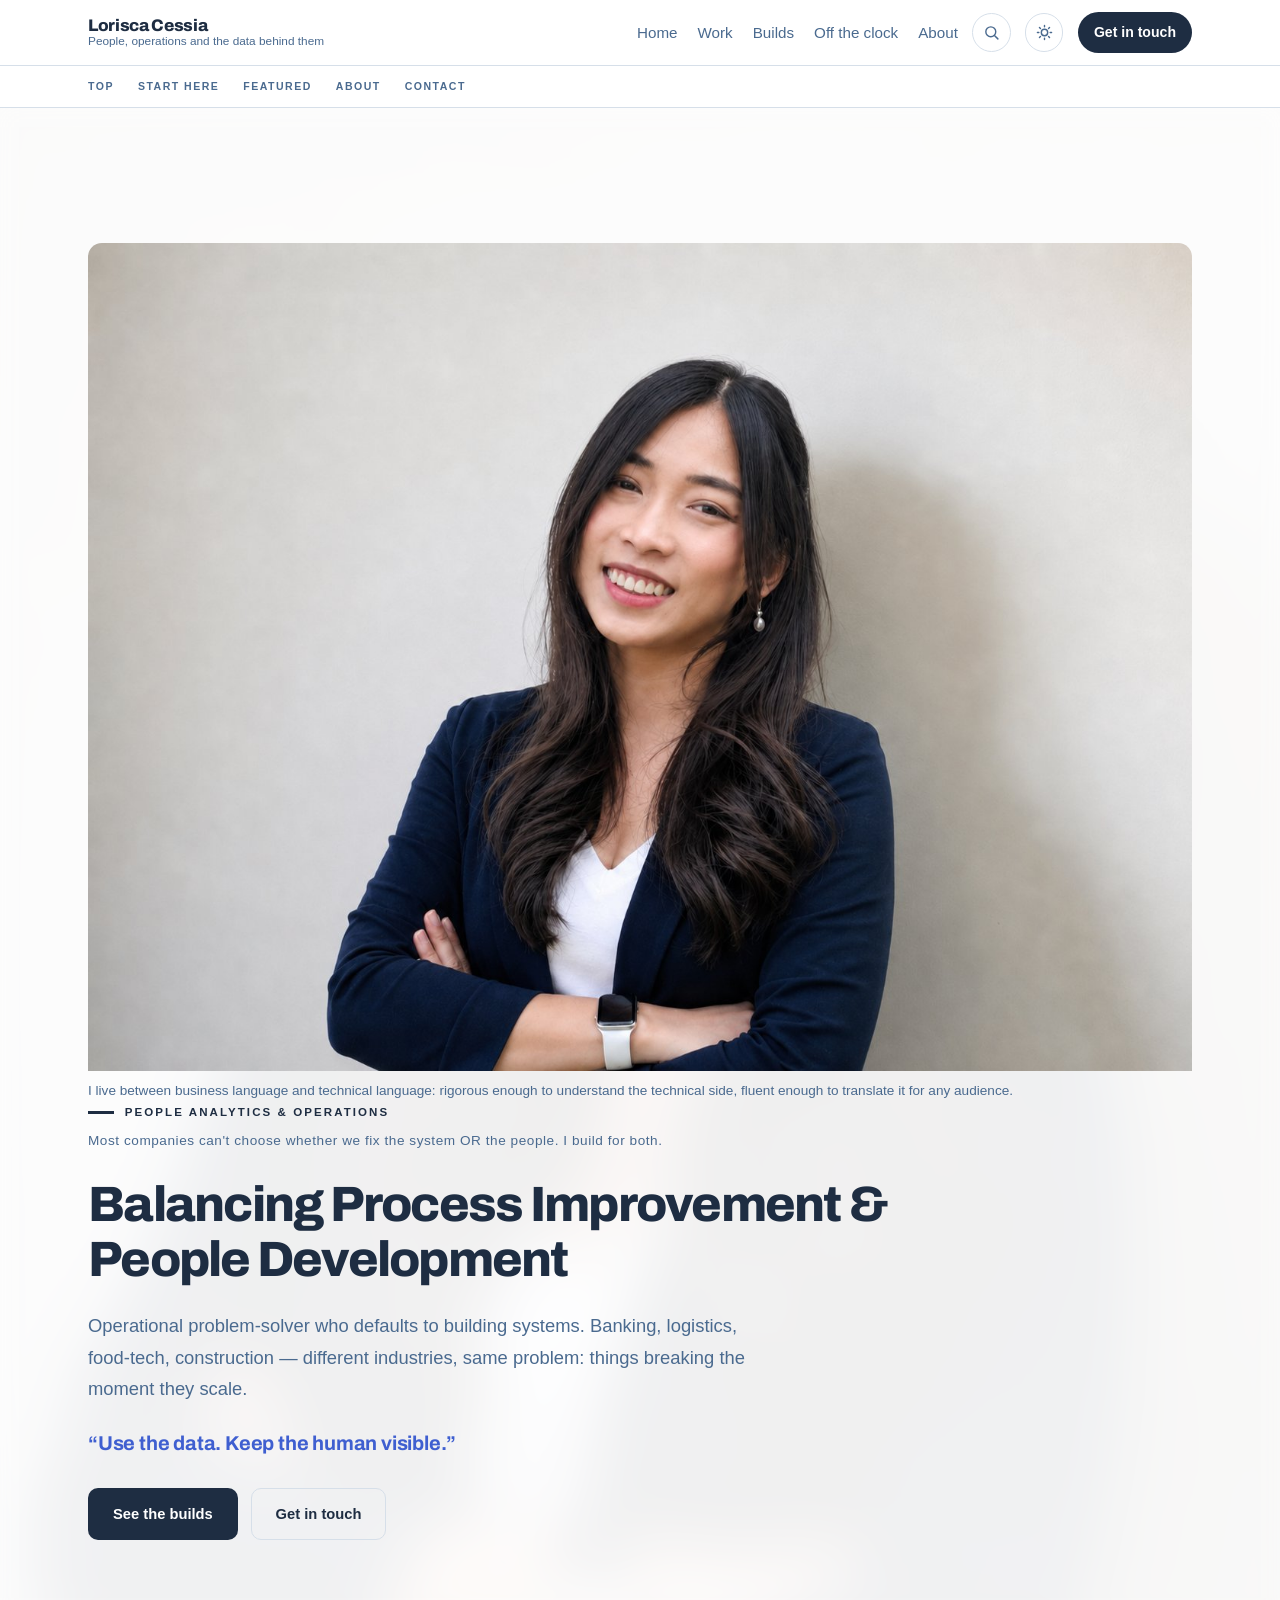
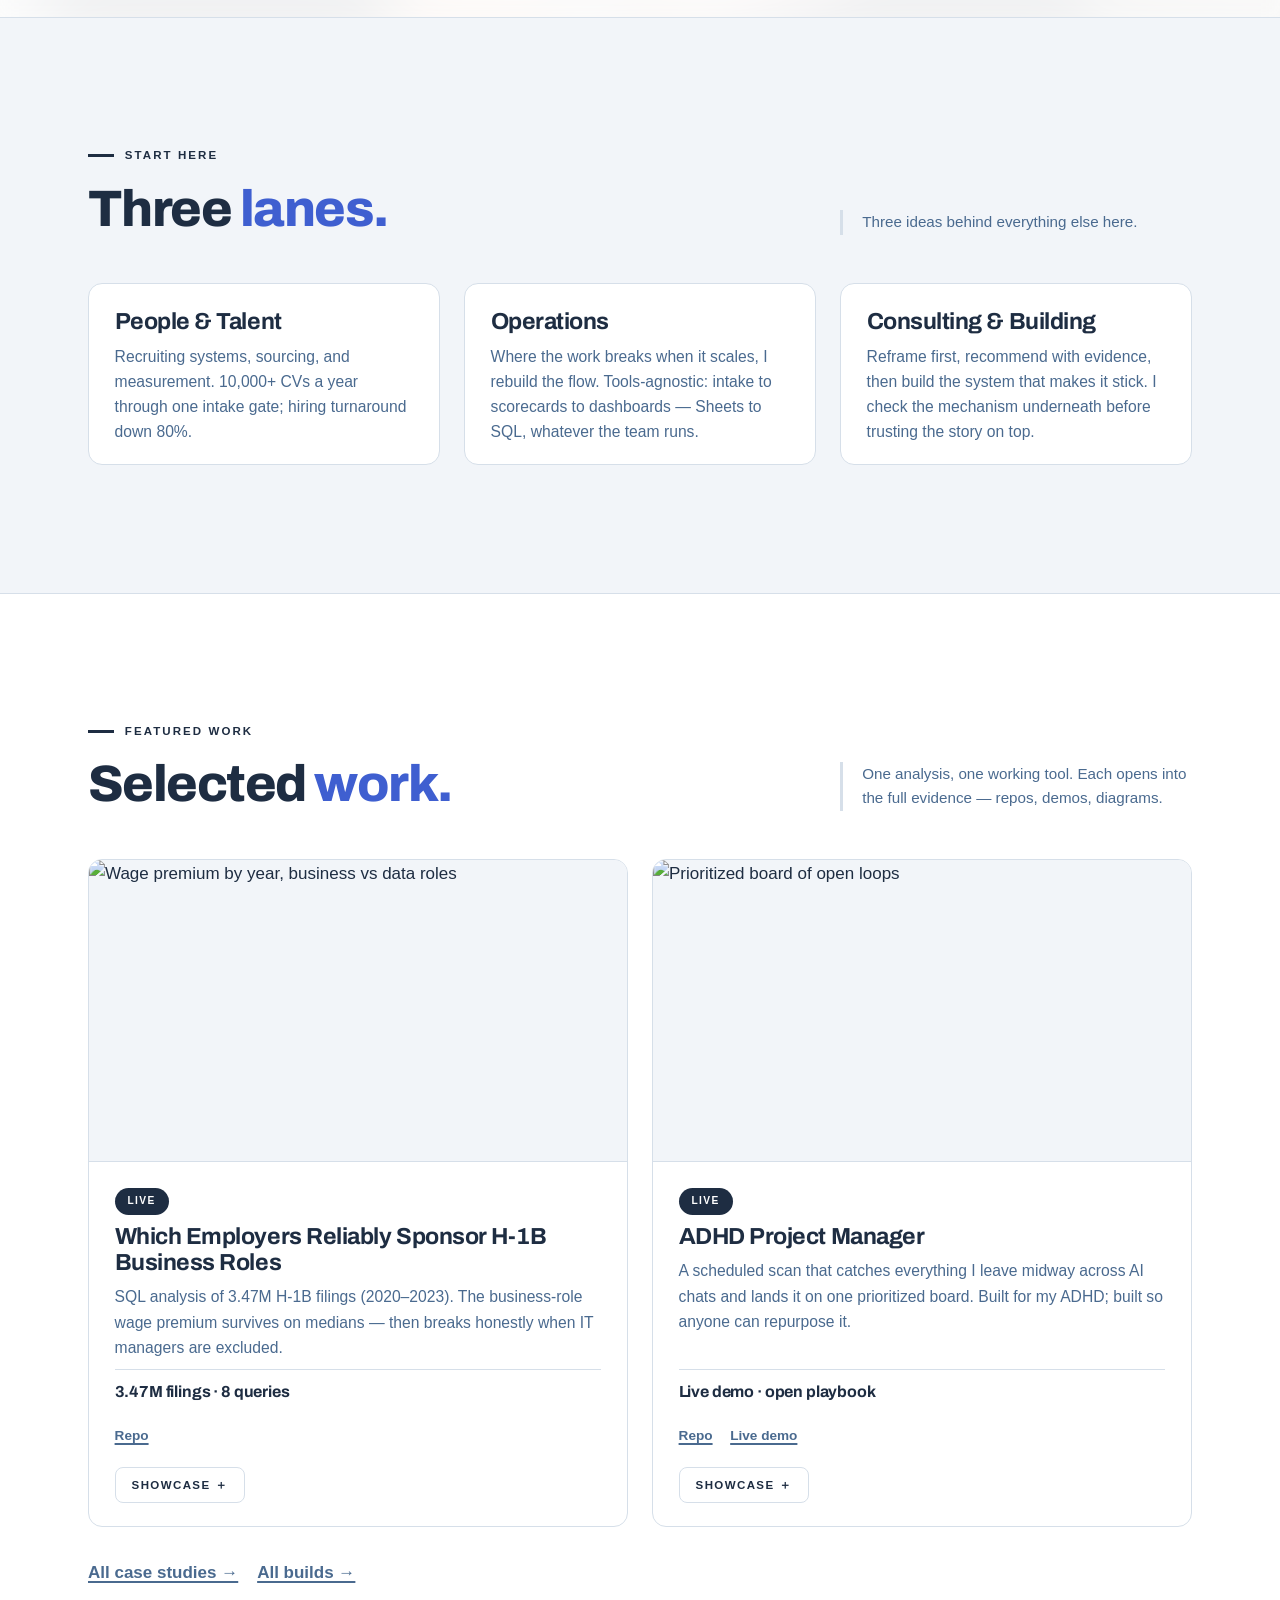
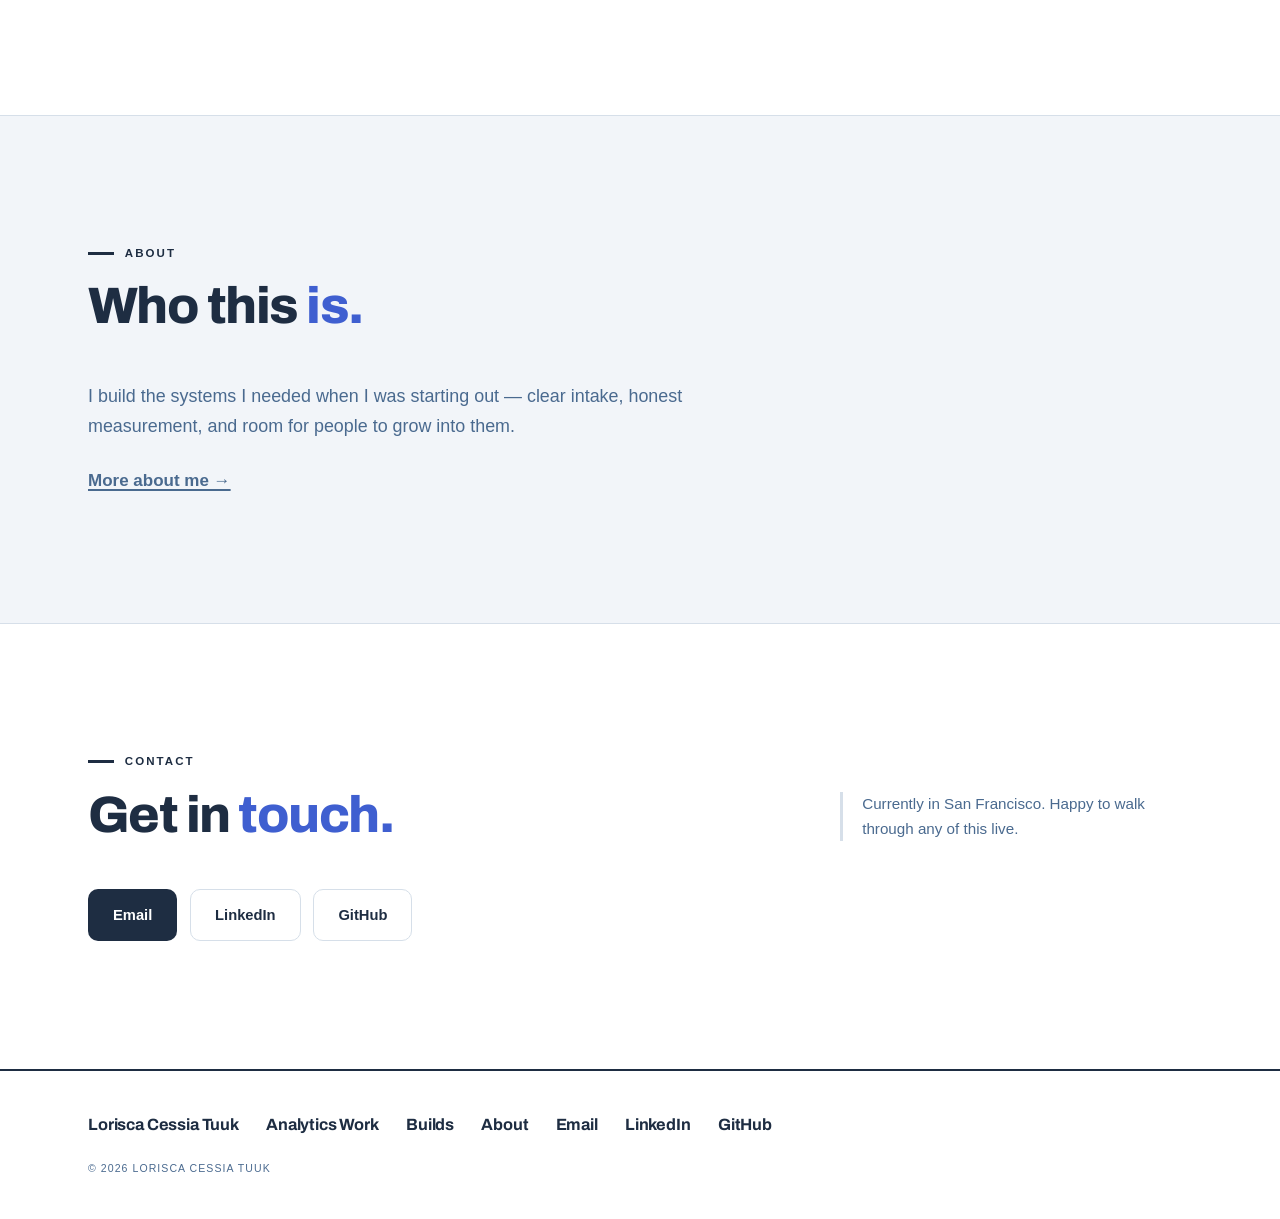
==== index.html @ 7d6c8e52 "Header: keep the links in the top bar whenever they fit The header now measures itself instead of sw" ====
<!DOCTYPE html>
<html lang="en">
<head>
<meta charset="UTF-8">
<meta name="viewport" content="width=device-width, initial-scale=1.0">
<script>/* theme before first paint: ?theme= from another of the three sites, else stored choice, else device */(function(){try{var d=document.documentElement,u=new URL(location.href),q=u.searchParams.get("theme");if(q==="dark"||q==="light"){localStorage.setItem("lori-theme",q);u.searchParams.delete("theme");history.replaceState(history.state,"",u.pathname+u.search+u.hash);}var s=localStorage.getItem("lori-theme");d.setAttribute("data-theme",s==="dark"||s==="light"?s:(window.matchMedia&&matchMedia("(prefers-color-scheme: dark)").matches?"dark":"light"));}catch(e){}})();</script>
<title>Lorisca Cessia — People Analytics & Operations</title>
<meta name="description" content="I build the hiring systems behind high-growth teams. People Analytics & Operations, MBA in Analytics.">
<link rel="preconnect" href="https://fonts.googleapis.com">
<link rel="preconnect" href="https://fonts.gstatic.com" crossorigin>
<link href="https://fonts.googleapis.com/css2?family=Archivo:wght@600;700;800&display=swap" rel="stylesheet">
<link rel="stylesheet" href="styles.css?v=2">
<link rel="stylesheet" href="theme.css">
<link rel="stylesheet" href="shared.css?v=2">
</head>
<body data-page="home">

<nav class="nav">
  <div class="nav-inner lh">
    <a class="lh-brand" href="https://lori-sca.github.io/"><b>Lorisca Cessia</b><span>People, operations and the data behind them</span></a>
    <div class="lh-links" id="lh-links"><a href="https://lori-sca.github.io/">Home</a><a href="https://lorisca-analytics.github.io/">Work</a><a href="https://lorisca-builds.github.io/">Builds</a><a href="https://lori-sca.github.io/off-the-clock.html">Off the clock</a><a href="https://lori-sca.github.io/about.html">About</a></div>
  </div>
<div class="subnav"><div class="subnav-inner"><a href="#top">Top</a><a href="#start">Start here</a><a href="#featured">Featured</a><a href="#about">About</a><a href="#contact">Contact</a></div></div>
</nav>

<main>
  <!-- HERO -->
  <section class="hero" id="top">
    <div class="hero-bg" id="hero-bg" aria-hidden="true"></div>
    <div class="wrap">
      <div class="hero-grid">
        <div class="hero-copy">
          <span class="eyebrow" id="hero-eyebrow"></span>
          <p class="hero-subtitle" id="hero-subtitle"></p>
          <h1 id="hero-headline"></h1>
          <p class="lede" id="hero-lede"></p>
          <p class="tagline" id="hero-tagline"></p>
          <div class="cta-row" id="hero-ctas"></div>
        </div>
      </div>
    </div>
  </section>

  <!-- START HERE -->
  <div class="band" id="start">
    <div class="wrap">
      <div class="section-head">
        <div class="sh-main">
          <span class="eyebrow" id="sec-start-eyebrow">Start here</span>
          <h2 id="sec-start-headline">The 30-second <em>version.</em></h2>
        </div>
        <p class="sh-side" id="sec-start-side">Three ideas behind everything else here.</p>
      </div>
      <div class="card-grid cols-3" id="starthere-grid"></div>
    </div>
  </div>

  <!-- FEATURED WORK -->
  <section class="section" id="featured">
    <div class="wrap">
      <div class="section-head">
        <div class="sh-main">
          <span class="eyebrow" id="sec-featured-eyebrow">Featured work</span>
          <h2 id="sec-featured-headline">Proof, <em>not promises.</em></h2>
        </div>
        <p class="sh-side" id="sec-featured-side">One analysis, one working tool. Each opens into the full evidence — repos, demos, diagrams.</p>
      </div>
      <div id="featured-grid"></div>
      <p style="margin-top:2rem;">
        <a class="text-link" href="https://lorisca-analytics.github.io">All case studies →</a>
        &nbsp;&nbsp;
        <a class="text-link" href="https://lorisca-builds.github.io">All builds →</a>
      </p>
    </div>
  </section>

  <!-- ABOUT TEASER -->
  <div class="band" id="about">
    <div class="wrap">
      <div class="section-head">
        <div class="sh-main">
          <span class="eyebrow" id="sec-about-eyebrow">About</span>
          <h2 id="sec-about-headline">Who this <em>is.</em></h2>
        </div>
      </div>
      <p class="lede" id="about-teaser"></p>
      <p style="margin-top:1.6rem;"><a class="text-link" href="about.html">More about me →</a></p>
    </div>
  </div>

  <!-- CONTACT -->
  <section class="section" id="contact">
    <div class="wrap">
      <div class="section-head">
        <div class="sh-main">
          <span class="eyebrow" id="sec-contact-eyebrow">Contact</span>
          <h2 id="sec-contact-headline">Get in <em>touch.</em></h2>
        </div>
        <p class="sh-side" id="sec-contact-side">Currently in San Francisco. Happy to walk through any of this live.</p>
      </div>
      <div class="cta-row" id="contact-row" style="margin-top:0;"></div>
    </div>
  </section>
</main>

<footer class="site-footer">
  <div class="wrap">
    <div class="foot-links">
      <a href="https://lori-sca.github.io">Lorisca Cessia</a>
      <a href="https://lorisca-analytics.github.io">Analytics Work</a>
      <a href="https://lorisca-builds.github.io">Builds</a>
      <a href="https://lori-sca.github.io/about.html">About</a>
      <a href="mailto:loriscatuuk@gmail.com">Email</a>
      <a href="https://www.linkedin.com/in/lorisca" target="_blank" rel="noopener">LinkedIn</a>
      <a href="https://github.com/lori-sca" target="_blank" rel="noopener">GitHub</a>
    </div>
    <p class="fine">&copy; <span id="year"></span> Lorisca Cessia</p>
  </div>
</footer>

<script src="content.js"></script>
<script src="site.js"></script>
<script src="https://lori-sca.github.io/header.js?v=2"></script>
<script src="skeleton.js"></script>
<script src="theme.js"></script>
<script src="motion.js?v=2"></script>
<script>
  Promise.all([loadJSON("data/site.json"), loadJSON("data/home.json")])
    .then(([site, home]) => {
      applySiteChrome(site);
      // hero
      document.getElementById("hero-eyebrow").textContent = home.hero.eyebrow;
      document.getElementById("hero-subtitle").textContent = home.hero.subtitle || "";
      document.getElementById("hero-headline").textContent = home.hero.headline;
      document.getElementById("hero-lede").textContent = home.hero.lede;
      document.getElementById("hero-tagline").textContent = home.hero.tagline ? "\u201c" + home.hero.tagline + "\u201d" : "";
      var hbg = document.getElementById("hero-bg");
      if (home.hero.background) hbg.style.backgroundImage = "url(" + home.hero.background + ")";
      else hbg.style.display = "none";
      const ctas = document.getElementById("hero-ctas");
      (home.hero.ctas || []).forEach((c, i) => {
        const a = document.createElement("a");
        a.className = "btn" + (i === 0 ? " primary" : " ghost");
        a.href = c.href;
        a.textContent = c.label;
        ctas.appendChild(a);
      });
      // section headings (editable in the admin)
      const S = home.sections || {};
      ["start", "featured", "about", "contact"].forEach((k) => {
        const s = S[k];
        if (!s) return;
        setText("sec-" + k + "-eyebrow", s.eyebrow);
        setHeadline(document.getElementById("sec-" + k + "-headline"), s.headline);
        setText("sec-" + k + "-side", s.side);
      });
      // editor-added picture + links per section
      mountSectionMedia("top", home.hero);
      ["start", "featured", "about", "contact"].forEach((k) => mountSectionMedia(k, S[k]));
      // start here
      const sh = document.getElementById("starthere-grid");
      (home.startHere || []).forEach((s) => {
        const card = document.createElement("div");
        card.className = "card";
        const body = document.createElement("div");
        body.className = "card-body";
        const h = document.createElement("h3");
        h.className = "card-h"; h.textContent = s.title;
        const p = document.createElement("p");
        p.className = "card-hook"; p.textContent = s.text;
        body.appendChild(h); body.appendChild(p);
        const emb = embedNode(s.embed);
        if (emb) body.appendChild(emb);
        card.appendChild(body);
        sh.appendChild(card);
      });
      // featured (ids chosen in the editor; bodies live in content.js)
      const byId = {};
      ["analytics", "builds"].forEach((cat) =>
        (PROJECTS[cat] || []).forEach((p) => { byId[p.id] = p; })
      );
      const feat = (home.featured || []).map((id) => byId[id]).filter(Boolean);
      const fg = document.getElementById("featured-grid");
      fg.className = "card-grid cols-" + Math.min(3, Math.max(2, feat.length));
      feat.slice(0, 3).forEach((p) => fg.appendChild(cardNode(p)));
      // about teaser
      document.getElementById("about-teaser").textContent = home.aboutTeaser;
      const te = embedNode(home.aboutTeaserEmbed);
      if (te) document.getElementById("about-teaser").after(te);
      // section order, hidden sections, looks and builder-added sections (admin page builder)
      if (window.Theme && Theme.applyLayout && home.layout) {
        Theme.applyLayout(document.querySelector("main"), home, { site: site });
        renderSubnav(Theme.menu(home));
      }
    })
    .catch(() => {
      document.getElementById("hero-headline").textContent = "Content couldn't load — try refreshing.";
    });
</script>
</body>
</html>
---- styles.css ----
/* ============ LORISCA CESSIA — v2 ============
   Bold grotesque display · 12-col grid · hard section bands
   Palette: white / mist / deep slate / steel / slate blue
   Type: Archivo (display) · Plus Jakarta Sans (body) · Martian Mono (micro-labels only)
   ============================================================ */

/* colors, fonts and spacing live in shared.css (loaded last on every page) */

* { box-sizing: border-box; margin: 0; padding: 0; }
html { scroll-behavior: smooth; }
body {
  font-family: var(--body);
  font-size: 17px;
  line-height: 1.65;
  color: var(--ink);
  background: var(--white);
  -webkit-font-smoothing: antialiased;
}
img { max-width: 100%; display: block; }
a { color: var(--steel); }
::selection { background: var(--ink); color: var(--white); }
h1 em, h2 em { font-style: normal; color: var(--accent); }

/* ---------- 12-col page grid ---------- */
.wrap { max-width: 1200px; margin: 0 auto; padding-left: var(--gutter); padding-right: var(--gutter); }

/* ---------- Nav ---------- */
.nav {
  position: sticky; top: 0; z-index: 50;
  background: rgba(255,255,255,.94);
  backdrop-filter: blur(8px);
  border-bottom: 1px solid var(--hairline);
}
.nav-inner {
  max-width: 1200px; margin: 0 auto;
  padding: .9rem var(--gutter);
  display: flex; align-items: center; justify-content: space-between; gap: 1rem;
}
.wordmark {
  font-family: var(--display); font-weight: 800; font-size: 1.05rem;
  letter-spacing: -0.02em; color: var(--ink); text-decoration: none;
  display: flex; align-items: baseline; gap: .7rem;
}
.wm-name { white-space: nowrap; }
.wm-role {
  font-family: var(--mono); font-size: .6rem; font-weight: 600;
  letter-spacing: .14em; text-transform: uppercase; color: var(--steel);
  border-left: 2px solid var(--hairline); padding-left: .7rem;
}
.nav-links { display: flex; gap: 1.6rem; }
.nav-links a { font-size: .86rem; font-weight: 600; color: var(--steel); text-decoration: none; }
.nav-links a:hover { color: var(--ink); }
.nav-links a.active { color: var(--ink); box-shadow: inset 0 -2px 0 var(--ink); }

/* ---------- Type utilities ---------- */
.eyebrow {
  font-family: var(--mono); font-size: .72rem; font-weight: 600;
  letter-spacing: .18em; text-transform: uppercase; color: var(--ink);
  display: flex; align-items: center; gap: .7rem;
  margin-bottom: 1.1rem;
}
.eyebrow::before { content: ""; width: 1.6rem; height: 3px; background: var(--ink); flex: none; }
.lede { font-size: 1.12rem; line-height: 1.7; color: var(--steel); max-width: var(--measure); }
.mono { font-family: var(--mono); }

/* ---------- Buttons ---------- */
.btn {
  display: inline-block; font-weight: 700; font-size: .92rem;
  padding: .8rem 1.5rem; border-radius: 10px; text-decoration: none;
  border: 1px solid transparent; cursor: pointer;
}
.btn.primary { background: var(--ink); color: var(--white); }
.btn.primary:hover { background: #2a3d58; }
.btn.ghost { border-color: var(--hairline); color: var(--ink); background: var(--white); }
.btn.ghost:hover { border-color: var(--ink); }
.cta-row { display: flex; gap: .8rem; flex-wrap: wrap; margin-top: 1.8rem; }
.text-link { font-weight: 700; color: var(--steel); text-decoration-thickness: 2px; text-underline-offset: 3px; }

/* ---------- Sections & bands ---------- */
.section { padding: var(--section-pad) 0; }
.band { background: var(--mist); border-top: 1px solid var(--hairline); border-bottom: 1px solid var(--hairline); }
.band > .wrap { padding-top: var(--section-pad); padding-bottom: var(--section-pad); }

.section-head {
  display: grid; grid-template-columns: repeat(12, 1fr); gap: 1.5rem;
  margin-bottom: 3rem; align-items: end;
}
.section-head .sh-main { grid-column: 1 / 9; }
.section-head .sh-side {
  grid-column: 9 / 13; color: var(--steel); font-size: .95rem; line-height: 1.6;
  border-left: 3px solid var(--hairline); padding-left: 1.2rem;
}
.section-head h2 {
  font-family: var(--display); font-weight: 800; letter-spacing: -0.03em;
  font-size: clamp(2.1rem, 4.5vw, 3.2rem); line-height: 1.02;
}

/* ---------- Hero (7/5 split) ---------- */
.hero { padding: clamp(3.5rem, 8vw, 6.5rem) 0 clamp(3rem, 6vw, 5rem); }
.hero-grid { display: grid; grid-template-columns: repeat(12, 1fr); gap: 1.5rem; align-items: start; }
.hero-copy { grid-column: 1 / 8; }
.hero-side { grid-column: 8 / 13; }
/* Home hero runs full measure: the right-now card is gone */
body[data-page="home"] .hero-copy { grid-column: 1 / 10; }
.hero h1 {
  font-family: var(--display); font-weight: 800;
  font-size: clamp(2.9rem, 7vw, 5.4rem);
  letter-spacing: -0.035em; line-height: 0.98;
  margin: 0 0 1.4rem;
}
body[data-page="home"] .hero h1 {
  font-size: clamp(1.9rem, 4.2vw, 3.1rem);
  line-height: 1.12;
}
.hero-subtitle {
  font-family: var(--mono); font-size: .85rem; font-weight: 500;
  letter-spacing: .04em; color: var(--steel);
  margin: -0.55rem 0 1.5rem;
}
.hero .lede { font-size: 1.15rem; }
.metric-line {
  margin-top: 1.6rem; padding-top: 1.4rem; border-top: 1px solid var(--hairline);
  font-family: var(--display); font-weight: 700; font-size: 1.05rem; letter-spacing: -0.01em;
}
.metric-line span { color: var(--steel); font-family: var(--body); font-weight: 500; font-size: .95rem; }

/* Now-card: the hero's 5-col side */
.now-card {
  border: 1px solid var(--hairline); border-radius: 14px; background: var(--white);
  padding: 1.6rem; position: sticky; top: 5.5rem;
}
.now-card .nc-title {
  font-family: var(--display); font-weight: 800; font-size: 1.1rem;
  letter-spacing: -0.02em; margin-bottom: 1.1rem;
}
.nc-row {
  display: grid; grid-template-columns: 6.5rem 1fr; gap: .8rem;
  padding: .7rem 0; border-top: 1px solid var(--hairline); font-size: .92rem;
}
.nc-row .k { font-family: var(--mono); font-size: .64rem; font-weight: 600; letter-spacing: .12em; text-transform: uppercase; color: var(--steel); padding-top: .2rem; }
.nc-row .v { line-height: 1.55; }
.nc-row .v a { color: var(--steel); font-weight: 600; }

/* ---------- Cards ---------- */
.card-grid { display: grid; gap: 1.5rem; }
.cols-2 { grid-template-columns: repeat(2, minmax(0, 1fr)); }
.cols-3 { grid-template-columns: repeat(3, minmax(0, 1fr)); }
.card {
  border: 1px solid var(--hairline); border-radius: 14px; overflow: hidden;
  background: var(--white); display: flex; flex-direction: column;
  transition: border-color .18s ease, transform .18s ease;
}
.card:hover { border-color: var(--ink); transform: translateY(-3px); }
.card-visual { aspect-ratio: 16 / 9; overflow: hidden; background: var(--mist); border-bottom: 1px solid var(--hairline); }
.card-visual img { width: 100%; height: 100%; object-fit: cover; }
.card-body { padding: 1.6rem 1.6rem 1.2rem; display: flex; flex-direction: column; gap: .55rem; flex: 1; }
.badge {
  align-self: flex-start; font-family: var(--mono); font-size: .64rem; font-weight: 600;
  letter-spacing: .14em; text-transform: uppercase;
  background: var(--ink); color: var(--white); border-radius: 999px; padding: .32rem .8rem;
}
.card-h { font-family: var(--display); font-weight: 700; font-size: 1.45rem; letter-spacing: -0.02em; line-height: 1.12; }
.card-hook { color: var(--steel); font-size: .98rem; line-height: 1.6; }
.card-metric {
  font-family: var(--display); font-weight: 700; font-size: 1rem; letter-spacing: -0.01em;
  padding-top: .6rem; border-top: 1px solid var(--hairline); margin-top: auto;
}
.card-links { display: flex; gap: 1.1rem; flex-wrap: wrap; margin-top: .7rem; }
.card-links a { font-size: .85rem; font-weight: 700; color: var(--steel); text-decoration-thickness: 2px; text-underline-offset: 3px; }
.card-toggle {
  margin: 0 1.6rem 1.4rem; align-self: flex-start;
  font-family: var(--mono); font-size: .72rem; font-weight: 600; letter-spacing: .12em; text-transform: uppercase;
  background: none; border: 1px solid var(--hairline); border-radius: 8px;
  padding: .6rem 1rem; color: var(--ink); cursor: pointer;
}
.card-toggle:hover { border-color: var(--ink); }
.card-detail { display: none; padding: 0 1.6rem 1.6rem; }
.card.open .card-detail { display: block; }
.diagram { border: 1px solid var(--hairline); border-radius: 10px; background: var(--mist); margin-bottom: 1.2rem; }
.detail-row { display: grid; grid-template-columns: 7.5rem 1fr; gap: 1rem; padding: .7rem 0; border-top: 1px solid var(--hairline); }
.detail-row .k { font-family: var(--display); font-weight: 700; font-size: .92rem; }
.detail-row .v { color: var(--steel); font-size: .95rem; line-height: 1.6; }

/* ---------- Page hero ---------- */
.page-hero { padding: clamp(3rem, 7vw, 5.5rem) 0 0; }
.page-hero h1 {
  font-family: var(--display); font-weight: 800; letter-spacing: -0.035em;
  font-size: clamp(2.6rem, 6vw, 4.6rem); line-height: 0.98; margin-bottom: 1.2rem;
}
.lane-head { display: flex; align-items: center; justify-content: space-between; gap: 1rem; flex-wrap: wrap; margin-bottom: 1.1rem; }
.lane-head .eyebrow { margin-bottom: 0; }
.lane-org { font-family: var(--mono); font-size: .7rem; letter-spacing: .1em; text-transform: uppercase; color: var(--steel); }

/* ---------- Pipeline strip ---------- */
.pipeline {
  margin-top: 2.5rem; padding-top: 1.8rem; border-top: 1px solid var(--hairline);
  display: grid; grid-template-columns: 10rem 1fr; gap: 1.2rem; align-items: baseline;
}
.pipeline strong { font-family: var(--display); font-weight: 800; font-size: 1rem; letter-spacing: -0.01em; }
.pipeline span { color: var(--steel); font-size: .95rem; line-height: 1.6; }

/* ---------- About ---------- */
.about-grid { display: grid; grid-template-columns: repeat(12, 1fr); gap: 1.5rem; }
.about-main { grid-column: 1 / 8; }
.about-side { grid-column: 9 / 13; }
.portrait { aspect-ratio: 4 / 5; border-radius: 14px; overflow: hidden; background: var(--mist-deep); border: 1px solid var(--hairline); position: sticky; top: 5.5rem; }
.portrait img { width: 100%; height: 100%; object-fit: cover; }
.chapter { margin-bottom: 2.4rem; }
.chapter .k {
  display: block; font-family: var(--mono); font-size: .68rem; font-weight: 600;
  letter-spacing: .14em; text-transform: uppercase; color: var(--steel); margin-bottom: .5rem;
}
.chapter h3 { font-family: var(--display); font-weight: 800; font-size: 1.5rem; letter-spacing: -0.02em; margin-bottom: .7rem; }
.chapter p { color: var(--steel); line-height: 1.7; margin-bottom: 1rem; max-width: var(--measure); }
.chapter p strong { color: var(--ink); }

/* Route timeline */
.route { border-left: 3px solid var(--ink); margin: 1rem 0 0 .4rem; }
.stop { position: relative; padding: 0 0 2rem 1.8rem; }
.stop::before {
  content: ""; position: absolute; left: -8px; top: 6px;
  width: 13px; height: 13px; border-radius: 50%;
  background: var(--white); border: 3px solid var(--ink);
}
.stop.now::before { background: var(--ink); }
.stop > button { all: unset; cursor: pointer; display: block; width: 100%; }
.stop .when { font-family: var(--mono); font-size: .7rem; font-weight: 600; letter-spacing: .14em; text-transform: uppercase; color: var(--steel); }
.stop .where { font-family: var(--display); font-weight: 800; font-size: 1.25rem; letter-spacing: -0.02em; }
.stop .role { color: var(--steel); font-size: .95rem; margin-bottom: .4rem; }
.stop .detail { display: none; }
.stop.open .detail { display: block; }
.stop .detail ul { margin: .8rem 0 0 1.1rem; color: var(--steel); font-size: .95rem; line-height: 1.65; }
.stop .detail li { margin-bottom: .4rem; }

/* Method grid */
.method-grid { display: grid; grid-template-columns: repeat(2, minmax(0, 1fr)); gap: 1.5rem; }
.method { border: 1px solid var(--hairline); border-radius: 12px; padding: 1.8rem; background: var(--white); }
.method h3 { font-family: var(--display); font-weight: 800; font-size: 1.15rem; letter-spacing: -0.02em; margin-bottom: .5rem; }
.method p { color: var(--steel); font-size: .95rem; line-height: 1.65; }

/* ---------- Footer ---------- */
footer { border-top: 1px solid var(--hairline); background: var(--white); }
.foot-inner {
  max-width: 1200px; margin: 0 auto; padding: 2.5rem var(--gutter);
  display: flex; justify-content: space-between; align-items: center; gap: 1rem; flex-wrap: wrap;
}
.foot-inner .fine { font-family: var(--mono); font-size: .66rem; letter-spacing: .1em; text-transform: uppercase; color: var(--steel); }

/* ---------- Responsive ---------- */
@media (max-width: 900px) {
  .hero-copy, .hero-side { grid-column: 1 / 13; }
  body[data-page="home"] .hero-copy { grid-column: 1 / 13; }
  .now-card { position: static; }
  .section-head .sh-main, .section-head .sh-side { grid-column: 1 / 13; }
  .section-head .sh-side { border-left: none; border-top: 3px solid var(--hairline); padding: 1.2rem 0 0; }
  .cols-2, .cols-3, .method-grid { grid-template-columns: 1fr; }
  .about-main, .about-side { grid-column: 1 / 13; }
  .portrait { position: static; max-width: 420px; }
  .detail-row, .pipeline { grid-template-columns: 1fr; gap: .3rem; }
  .nav-links { gap: 1rem; }
  .nav-links a { font-size: .8rem; }
  .wm-role { display: none; }
}

/* ---------- Obvious footer ---------- */
.site-footer { border-top: 2px solid var(--ink); background: var(--white); }
.site-footer .wrap { padding-top: 2.6rem; padding-bottom: 2.6rem; }
.foot-links { display: flex; gap: 1.7rem; flex-wrap: wrap; margin-bottom: 1.3rem; }
.foot-links a {
  font-family: var(--display); font-weight: 700; font-size: 1.02rem;
  letter-spacing: -0.01em; color: var(--ink); text-decoration: none;
}
.foot-links a:hover { text-decoration: underline; text-underline-offset: 4px; text-decoration-thickness: 2px; }
.site-footer .fine {
  font-family: var(--mono); font-size: .66rem; letter-spacing: .1em;
  text-transform: uppercase; color: var(--steel);
}

/* ---------- Pipeline index (shared with org sites) ---------- */
.pipeline-index { margin-top: 2.8rem; border-top: 2px solid var(--ink); padding-top: 1.6rem; }
.pipe-head {
  font-family: var(--display); font-weight: 800; font-size: 1.1rem;
  letter-spacing: -0.02em; margin-bottom: .6rem;
}
.pipe-note { color: var(--steel); font-size: .92rem; margin-bottom: 1rem; max-width: var(--measure); }
.pipe-row {
  display: flex; justify-content: space-between; align-items: baseline; gap: 1rem;
  padding: .75rem 0; border-bottom: 1px solid var(--hairline);
}
.pipe-title { font-weight: 600; font-size: .98rem; }
.pipe-status {
  font-family: var(--mono); font-size: .62rem; font-weight: 600;
  letter-spacing: .12em; text-transform: uppercase; color: var(--steel); white-space: nowrap;
}

/* ---------- Docs-style sub-navigation ---------- */
.subnav { border-top: 1px solid var(--hairline); background: rgba(255,255,255,.94); }
.subnav-inner {
  max-width: 1200px; margin: 0 auto; padding: .55rem var(--gutter);
  display: flex; gap: 1.5rem; overflow-x: auto;
}
.subnav-inner a {
  font-family: var(--mono); font-size: .66rem; font-weight: 600;
  letter-spacing: .14em; text-transform: uppercase; color: var(--steel);
  text-decoration: none; white-space: nowrap; padding: .2rem 0;
}
.subnav-inner a:hover { color: var(--ink); }
section[id], div[id] { scroll-margin-top: 104px; }

/* ---------- Off-the-clock cards ---------- */
.fun-grid { display: grid; grid-template-columns: repeat(3, minmax(0,1fr)); gap: 1.5rem; }
.fun-card {
  border: 1px solid var(--hairline); border-radius: 14px;
  background: var(--white); padding: 2rem 1.6rem;
}
.fun-emoji { font-size: 2.6rem; margin-bottom: 1rem; line-height: 1; }
.fun-card h3 {
  font-family: var(--display); font-weight: 800; font-size: 1.3rem;
  letter-spacing: -0.02em; margin-bottom: .4rem;
}
.fun-card p { color: var(--steel); font-size: .95rem; line-height: 1.6; }
@media (max-width: 900px) { .fun-grid { grid-template-columns: 1fr; } }

/* ---------- Fun cards: photo + story ---------- */
.fun-card { overflow: hidden; }
.fun-photo { margin: -2rem -1.6rem 1.4rem; aspect-ratio: 16/10; overflow: hidden; background: var(--mist); }
.fun-photo img { width: 100%; height: 100%; object-fit: cover; }
.fun-story { margin-top: .8rem; color: var(--steel); font-size: .95rem; line-height: 1.65; }

/* ---------- Blog posts (off the clock) ---------- */
.post-list { display: grid; grid-template-columns: 1fr 1fr; gap: 1.5rem; align-items: start; }
@media (max-width: 640px) { .post-list { grid-template-columns: 1fr; } }
.post-card { border: 1px solid var(--hairline); border-radius: 16px; overflow: hidden; background: var(--white); }
.post-photo { overflow: hidden; background: var(--mist); }
.post-photo img { width: 100%; height: auto; display: block; cursor: zoom-in; }
/* lightbox */
.lightbox { position: fixed; inset: 0; z-index: 200; background: rgba(15, 23, 34, .92); display: flex; align-items: center; justify-content: center; padding: 4vmin; cursor: zoom-out; }
.lightbox img { max-width: 100%; max-height: 100%; border-radius: 12px; object-fit: contain; }
.post-body { padding: 1.8rem; }
.post-meta { display: flex; gap: .8rem; align-items: center; margin-bottom: .7rem; }
.post-emoji { font-size: 1.6rem; line-height: 1; }
.post-date { font-family: var(--mono); font-size: .66rem; font-weight: 600; letter-spacing: .12em; text-transform: uppercase; color: var(--steel); }
.post-body h3 { font-family: var(--display); font-weight: 800; font-size: 1.6rem; letter-spacing: -0.02em; margin-bottom: .5rem; }
.post-body > p { color: var(--steel); line-height: 1.65; }
.post-story { margin-top: .9rem; }
.embed-video { margin-top: 1.2rem; aspect-ratio: 16/9; }
.embed-video iframe { width: 100%; height: 100%; border: 0; border-radius: 10px; }
.embed-card { display: flex; gap: .7rem; align-items: center; margin-top: 1.2rem; padding: 1rem 1.2rem; border: 1px solid var(--hairline); border-radius: 10px; text-decoration: none; font-weight: 600; color: var(--ink); }
.embed-card:hover { border-color: var(--ink); }

/* involvement tiles — "in the field" mosaic */
.tile-grid { display: grid; grid-template-columns: 1fr 1fr; gap: .7rem; }
@media (max-width: 640px) { .tile-grid { grid-template-columns: 1fr; } }
.tile { position: relative; border-radius: 14px; overflow: hidden; aspect-ratio: 4/3; background: var(--ink); }
.tile:has(img) { cursor: zoom-in; }
.tile img { width: 100%; height: 100%; object-fit: cover; display: block; transition: transform .6s cubic-bezier(.2,.7,.2,1); }
.tile:hover img { transform: scale(1.05); }
.tile-empty { position: absolute; inset: 0; display: flex; align-items: center; justify-content: center; color: rgba(255,255,255,.8); font-family: var(--display); font-weight: 800; font-size: 4rem; }
.tile-cap { position: absolute; left: 0; right: 0; bottom: 0; padding: 2.6rem 1rem .9rem; background: linear-gradient(to top, rgba(12,19,31,.85), transparent); color: #fff; font-family: var(--mono); font-size: .68rem; font-weight: 600; letter-spacing: .14em; text-transform: uppercase; }
/* lightbox figure + caption */
.lb-fig { margin: 0; max-width: min(92vw, 1100px); }
.lb-fig img { max-width: 100%; max-height: 80vh; border-radius: 12px; object-fit: contain; display: block; }
.lb-cap { margin-top: .8rem; color: #fff; font-family: var(--mono); font-size: .72rem; letter-spacing: .12em; text-transform: uppercase; text-align: center; }
.lb-cap a { color: #fff; text-decoration: underline; text-underline-offset: 3px; margin-left: .8rem; letter-spacing: .12em; }

/* ============================================================
   DYNAMIC LAYER — motion system, dark mode, playful bits
   ============================================================ */

/* ---------- dark mode ---------- */
/* light and dark color values live in shared.css */
.nav, .subnav { background: var(--nav-bg); }
.theme-toggle {
  background: none; border: 1px solid var(--hairline); border-radius: 999px;
  width: 2.4rem; height: 2.4rem; display: inline-flex; align-items: center; justify-content: center;
  color: var(--steel); cursor: pointer; flex: none;
  transition: color .2s ease, border-color .2s ease, transform .3s cubic-bezier(.34,1.56,.64,1);
}
.theme-toggle:hover { color: var(--ink); border-color: var(--ink); transform: rotate(24deg); }
[data-theme="dark"] .tile { background: var(--mist); }
[data-theme="dark"] .lightbox { background: rgba(10, 16, 26, .94); }

/* ---------- scroll reveals ---------- */
.reveal { opacity: 0; transform: translateY(28px); transition: opacity .7s ease, transform .7s cubic-bezier(.2,.7,.2,1); }
.reveal.in { opacity: 1; transform: none; }

/* ---------- cursor tilt ---------- */
.tilt { transition: transform .18s ease, border-color .18s ease, box-shadow .25s ease; will-change: transform; }
.tilt:hover { box-shadow: 0 18px 40px -16px rgba(30,45,66,.35); }

/* ---------- spring expands (replaces instant show/hide) ---------- */
.expandable { display: grid; grid-template-rows: 0fr; transition: grid-template-rows .55s cubic-bezier(.3,.8,.2,1); }
.expandable > .expand-inner { overflow: hidden; min-height: 0; }
.card.open .card-detail.expandable, .stop.open .detail.expandable { grid-template-rows: 1fr; }
/* retire the old instant toggles */
.card-detail:not(.expandable) { display: none; }
.card.open .card-detail:not(.expandable) { display: block; }
.stop .detail:not(.expandable) { display: none; }
.stop.open .detail:not(.expandable) { display: block; }

/* ---------- sparkles ---------- */
[data-sparkles] { position: relative; display: inline-block; }
.sparkle {
  position: absolute; color: var(--accent); pointer-events: none;
  animation: sparkle-pop 760ms cubic-bezier(.2,.7,.3,1) forwards;
}
@keyframes sparkle-pop {
  0% { opacity: 0; transform: scale(.2) rotate(0deg); }
  45% { opacity: 1; transform: scale(1) rotate(90deg); }
  100% { opacity: 0; transform: scale(.3) rotate(180deg); }
}

/* ---------- like heart ---------- */
.like-heart {
  position: relative; display: inline-flex; align-items: center; gap: .6rem;
  background: none; border: 1px solid var(--hairline); border-radius: 999px;
  padding: .7rem 1.2rem; color: var(--steel); cursor: pointer;
  font-family: var(--mono); font-size: .72rem; font-weight: 600; letter-spacing: .12em;
}
.like-heart svg path {
  fill: color-mix(in srgb, var(--accent) calc(var(--fill, 0) * 100%), transparent);
  stroke: var(--accent);
  transition: fill .3s ease;
}
.like-heart:hover { border-color: var(--accent); color: var(--ink); }
.like-particle {
  position: absolute; width: 6px; height: 6px; border-radius: 50%;
  background: var(--accent); pointer-events: none;
  animation: like-burst .65s ease-out forwards;
}
@keyframes like-burst {
  0% { opacity: 1; transform: translate(0,0) scale(1); }
  100% { opacity: 0; transform: translate(var(--dx), var(--dy)) scale(.2); }
}

/* ---------- journey map ---------- */
.journey-map { position: relative; border: 1px solid var(--hairline); border-radius: 14px; overflow: hidden; background: var(--mist); }
.journey-map .map-canvas { width: 100%; height: 420px; }
.journey-legend { display: flex; gap: 1.4rem; flex-wrap: wrap; padding: .9rem 1.2rem; border-top: 1px solid var(--hairline); background: var(--white); }
.journey-legend span, .journey-legend .journey-stop { font-family: var(--mono); font-size: .66rem; font-weight: 600; letter-spacing: .12em; text-transform: uppercase; color: var(--steel); display: flex; align-items: center; gap: .5rem; }
.journey-legend .journey-stop { background: none; border: none; padding: 0; cursor: pointer; text-align: left; }
.journey-legend .journey-stop:hover { color: var(--ink); text-decoration: underline; text-underline-offset: 3px; }
.journey-legend i { width: .7rem; height: .7rem; border-radius: 50%; background: var(--accent); display: inline-block; }
.map-pin { width: 18px; height: 18px; border-radius: 50%; background: var(--accent); border: 3px solid var(--white); box-shadow: 0 2px 8px rgba(30,45,66,.4); cursor: pointer; }
@media (max-width: 640px) { .journey-map .map-canvas { height: 300px; } }

/* ---------- hannibal easter egg ---------- */
.hannibal { position: relative; display: inline-block; border-bottom: 2px dotted var(--accent); }
.hannibal-line { cursor: pointer; }
.hannibal img {
  position: absolute; bottom: 130%; left: 50%; transform: translateX(-50%) scale(.6);
  width: 120px; border-radius: 10px; border: 1px solid var(--hairline);
  opacity: 0; pointer-events: none; transition: opacity .25s ease, transform .25s cubic-bezier(.34,1.56,.64,1);
  background: var(--white); padding: 6px;
}
.hannibal:hover img, .hannibal:focus img, .hannibal.show img { opacity: 1; transform: translateX(-50%) scale(1); }

/* ---------- reduced motion ---------- */
@media (prefers-reduced-motion: reduce) {
  .reveal { opacity: 1; transform: none; transition: none; }
  .expandable { transition: none; }
  .tilt { transition: none; }
  .sparkle, .like-particle { display: none; }
  html { scroll-behavior: auto; }
}

/* ---------- About v3 blocks ---------- */
.tagline {
  margin-top: 1.4rem; font-family: var(--display); font-weight: 700;
  font-size: 1.25rem; letter-spacing: -0.01em; color: var(--accent);
}
.aside-card {
  border: 1px solid var(--hairline); border-radius: 12px; background: var(--white);
  padding: 1.5rem; margin-bottom: 1.5rem; position: sticky; top: 5.5rem;
}
.aside-card + .aside-card { position: static; }
.aside-card .k {
  display: block; font-family: var(--mono); font-size: .68rem; font-weight: 600;
  letter-spacing: .14em; text-transform: uppercase; color: var(--steel); margin-bottom: .5rem;
}
.aside-card p { color: var(--steel); font-size: .95rem; line-height: 1.65; }
.aside-card p strong { color: var(--ink); }
.tool-list { list-style: none; margin: .4rem 0 0; padding: 0; }
.tool-list li {
  padding: .55rem 0; border-top: 1px solid var(--hairline);
  color: var(--steel); font-size: .95rem;
}
.tool-list li:first-child { border-top: none; }
.principle-block { text-align: center; max-width: 40rem; margin: 0 auto 3rem; }
.principle-latin {
  font-family: var(--display); font-weight: 800; letter-spacing: -0.02em;
  font-size: clamp(1.6rem, 3.5vw, 2.4rem); line-height: 1.15; margin-bottom: .8rem;
}
.principle-trans { color: var(--steel); font-size: 1.05rem; margin-bottom: .5rem; }
.principle-note { font-family: var(--mono); font-size: .7rem; letter-spacing: .1em; text-transform: uppercase; color: var(--steel); }
.fieldnotes {
  text-align: center; color: var(--steel); font-size: 1rem;
  max-width: var(--measure); margin: 0 auto 3rem;
}
.offclock-teaser {
  display: flex; align-items: center; justify-content: space-between; gap: 1.5rem; flex-wrap: wrap;
  border: 1px solid var(--hairline); border-radius: 14px; background: var(--white);
  padding: 1.8rem 2rem;
}
.offclock-teaser h3 { font-family: var(--display); font-weight: 800; font-size: 1.3rem; letter-spacing: -0.02em; margin-bottom: .3rem; }
.offclock-teaser p { color: var(--steel); font-size: .95rem; }
@media (max-width: 900px) { .aside-card { position: static; } }

/* ---------- Selected work cards ---------- */
.sel-card .k {
  display: block; font-family: var(--mono); font-size: .66rem; font-weight: 600;
  letter-spacing: .14em; text-transform: uppercase; color: var(--steel); margin-bottom: .8rem;
}
.sel-big {
  font-family: var(--display); font-weight: 800; letter-spacing: -0.03em;
  font-size: clamp(2.6rem, 4.5vw, 3.6rem); line-height: 1; color: var(--accent);
}
.sel-label {
  font-family: var(--mono); font-size: .68rem; font-weight: 600;
  letter-spacing: .12em; text-transform: uppercase; color: var(--steel);
  margin: .4rem 0 1rem;
}
.sel-card h3 { font-family: var(--display); font-weight: 800; font-size: 1.15rem; letter-spacing: -0.02em; margin-bottom: .5rem; }
.sel-card p { color: var(--steel); font-size: .95rem; line-height: 1.65; margin-bottom: 1rem; }

/* ---------- route stop toggle affordance ---------- */
.stop-toggle {
  display: inline-flex; align-items: center; gap: .5rem;
  margin-top: .7rem;
  font-family: var(--mono); font-size: .68rem; font-weight: 600;
  letter-spacing: .12em; text-transform: uppercase; color: var(--accent);
}
.stop-toggle .st-plus {
  display: inline-flex; align-items: center; justify-content: center;
  width: 1.4rem; height: 1.4rem; border-radius: 50%;
  border: 1.5px solid var(--accent); font-size: 1rem; line-height: 1;
  transition: transform .35s cubic-bezier(.34,1.56,.64,1), background .2s ease, color .2s ease;
}
.stop > button:hover .stop-toggle .st-plus { background: var(--accent); color: var(--white); }
.stop.open .stop-toggle .st-plus { transform: rotate(45deg); }

/* ---------- Search palette ---------- */
.nav-search {
  background: none; border: none; padding: 0; cursor: pointer;
  color: var(--steel); display: inline-flex; align-items: center;
}
.nav-search:hover { color: var(--ink); }
.search-pal { display: none; }
.search-pal.open { display: block; }
.sp-backdrop {
  position: fixed; inset: 0; background: rgba(30, 45, 66, .45);
  z-index: 200; backdrop-filter: blur(2px);
}
.sp-box {
  position: fixed; z-index: 201; top: 12vh; left: 50%; transform: translateX(-50%);
  width: min(560px, calc(100vw - 2.5rem));
  background: var(--white); border: 1px solid var(--hairline); border-radius: 14px;
  box-shadow: 0 24px 60px rgba(30, 45, 66, .25); overflow: hidden;
}
.sp-input {
  width: 100%; border: none; border-bottom: 1px solid var(--hairline);
  padding: 1.1rem 1.3rem; font-family: var(--body); font-size: 1.05rem; color: var(--ink);
  outline: none; background: var(--white);
}
.sp-results { max-height: 46vh; overflow-y: auto; }
.sp-hit {
  display: block; padding: .9rem 1.3rem; text-decoration: none;
  border-bottom: 1px solid var(--hairline);
}
.sp-hit:last-child { border-bottom: none; }
.sp-hit:hover { background: var(--mist); }
.sp-t { display: block; font-family: var(--display); font-weight: 700; font-size: .98rem; color: var(--ink); }
.sp-s { display: block; font-size: .85rem; color: var(--steel); margin-top: .2rem; line-height: 1.5; }
.sp-empty { padding: 1.2rem 1.3rem; color: var(--steel); font-size: .9rem; margin: 0; }
body.sp-lock { overflow: hidden; }

/* ---------- Hero blurred background ---------- */
.hero { position: relative; overflow: hidden; }
.hero-bg {
  position: absolute; inset: -48px;
  background-size: cover; background-position: center 30%;
  filter: blur(28px) saturate(1.15);
  opacity: .45; pointer-events: none;
}
.hero-bg::after {
  content: ""; position: absolute; inset: 0;
  background: linear-gradient(180deg, rgba(255,255,255,.82), rgba(255,255,255,.88));
}
[data-theme="dark"] .hero-bg { opacity: .35; }
[data-theme="dark"] .hero-bg::after {
  background: linear-gradient(180deg, rgba(30,45,66,.85), rgba(30,45,66,.9));
}
.hero .wrap { position: relative; z-index: 1; }

/* ---------- section media: editor-added picture + links (data-driven) ---------- */
.sec-media { margin: 2rem 0 0; border-radius: 14px; overflow: hidden; }
.sec-media img { width: 100%; display: block; }
.sec-media figcaption { font-size: .85rem; color: var(--steel); margin-top: .6rem; }
.sec-links { display: flex; flex-wrap: wrap; gap: .5rem 1.5rem; margin-top: 1.25rem; }

/* ============================================================
   OFF THE CLOCK — Claude design implementation (Oct 2026)
   Design: claude.ai/design "Off the Clock" — re-implemented in
   site code. All copy stays admin-editable via data/off-the-clock.json,
   fun/posts.json, fun/tiles.json, fun/layout.json.
   ============================================================ */

/* ---------- hero ---------- */
.oc-title {
  font-family: var(--display);
  font-weight: 800;
  font-size: clamp(3.2rem, 8.5vw, 6.5rem);
  letter-spacing: -0.03em;
  line-height: 1;
  margin: 0.8rem 0 1.4rem;
}
.oc-title em { font-style: normal; color: var(--accent); }
.oc-hero-row {
  display: flex; align-items: flex-end; justify-content: space-between;
  gap: 2rem; flex-wrap: wrap;
}
.oc-hero-row .lede { margin: 0; max-width: 46ch; color: var(--steel); }
.oc-clock {
  display: flex; align-items: center; gap: 0.8rem; flex: none;
  border: 1px solid var(--hairline); border-radius: 999px;
  padding: 0.55rem 1.2rem 0.55rem 0.7rem; background: var(--white);
}
.oc-clock[hidden] { display: none; }
.oc-clock-face { color: var(--ink); flex: none; }
.oc-clock-txt { display: flex; flex-direction: column; line-height: 1.35; }
.oc-clock-txt .k {
  font-family: var(--mono); font-size: 0.6rem; font-weight: 600;
  letter-spacing: 0.14em; text-transform: uppercase; color: var(--steel);
}
.oc-clock-txt strong { font-weight: 700; }

/* ---------- fun cards ---------- */
.fun-grid {
  display: grid; grid-template-columns: repeat(auto-fill, minmax(280px, 1fr));
  gap: 1.5rem; align-items: start;
}
.fun-card {
  background: var(--white); border: 1px solid var(--hairline);
  border-radius: 20px; padding: 1.4rem 1.4rem 1.2rem;
  box-shadow: 0 10px 30px rgba(20, 35, 55, 0.07);
}
.fun-card.tilt-0 { rotate: -1.1deg; }
.fun-card.tilt-1 { rotate: 0.9deg; }
.fun-card.tilt-2 { rotate: -0.7deg; }
@media (max-width: 640px) {
  .fun-card.tilt-0, .fun-card.tilt-1, .fun-card.tilt-2 { rotate: none; }
}
.fun-top .post-meta { margin-bottom: 0.5rem; }
.fun-top h3 {
  font-family: var(--display); font-weight: 800; font-size: 1.35rem;
  letter-spacing: -0.01em; margin-bottom: 0.35rem;
}
.fun-top > p { color: var(--steel); line-height: 1.6; font-size: 0.95rem; }
.fun-photo { margin-top: 1rem; border-radius: 14px; overflow: hidden; background: var(--mist); }
.fun-photo img { width: 100%; height: auto; display: block; cursor: zoom-in; }
.fun-story-btn {
  display: flex; align-items: center; gap: 0.5rem; margin-top: 1rem;
  background: none; border: none; cursor: pointer; padding: 0.2rem 0;
  font-family: var(--mono); font-size: 0.68rem; font-weight: 600;
  letter-spacing: 0.16em; text-transform: uppercase; color: var(--steel);
}
.fun-story-btn:hover { color: var(--ink); }
.fun-story-btn .plus {
  display: inline-flex; align-items: center; justify-content: center;
  width: 1.35rem; height: 1.35rem; border: 1px solid var(--hairline);
  border-radius: 50%; font-size: 0.9rem; line-height: 1;
}
.fun-story-panel { margin-top: 0.8rem; }
.fun-story-panel[hidden] { display: none; }
.fun-story-panel > p { color: var(--steel); line-height: 1.65; font-size: 0.95rem; }

/* ---------- involvement tiles (redesigned) ---------- */
.tile-grid {
  display: grid; grid-template-columns: repeat(auto-fill, minmax(280px, 1fr));
  gap: 0.9rem; align-items: start;
}
@media (max-width: 640px) {
  .tile-grid { grid-template-columns: repeat(auto-fill, minmax(150px, 1fr)); }
}
.tile {
  position: relative; border-radius: 16px; overflow: hidden;
  background: #1e2d42; aspect-ratio: auto;
}
.tile-media { position: relative; }
.tile > img, .tile-media > img {
  width: 100%; height: auto; display: block; cursor: zoom-in;
  transition: transform 0.6s cubic-bezier(0.2, 0.7, 0.2, 1);
}
.tile:hover .tile-media > img { transform: scale(1.04); }
.tile-empty {
  position: static; inset: auto; min-height: 230px;
  display: flex; align-items: center; justify-content: center;
  color: #fff; background: #1e2d42;
  font-family: var(--display); font-weight: 800; font-size: 4.5rem;
}
.tile-badge {
  position: absolute; top: 0.7rem; right: 0.7rem; z-index: 2;
  font-family: var(--mono); font-size: 0.6rem; font-weight: 600;
  letter-spacing: 0.14em; text-transform: uppercase;
  color: #fff; background: rgba(255, 255, 255, 0.16);
  border: 1px solid rgba(255, 255, 255, 0.35);
  padding: 0.3rem 0.65rem; border-radius: 999px;
}
.tile-cap {
  position: absolute; left: 0; right: 0; bottom: 0; z-index: 1;
  padding: 2.4rem 3.2rem 0.9rem 1rem; color: #fff;
  background: linear-gradient(to top, rgba(12, 19, 31, 0.88), transparent);
  pointer-events: none;
}
.tile-cap strong {
  display: block; font-family: var(--display);
  font-weight: 800; font-size: 1.05rem;
}
.tile-cap span {
  display: block; font-family: var(--mono); font-size: 0.62rem; font-weight: 600;
  letter-spacing: 0.14em; text-transform: uppercase; opacity: 0.85; margin-top: 0.25rem;
}
.tile-plus {
  position: absolute; right: 0.7rem; bottom: 0.7rem; z-index: 2;
  width: 2rem; height: 2rem; border-radius: 50%; cursor: pointer;
  border: 1px solid rgba(255, 255, 255, 0.5);
  background: rgba(255, 255, 255, 0.14); color: #fff; font-size: 1.1rem; line-height: 1;
}
.tile-plus:hover { background: rgba(255, 255, 255, 0.3); }
.tile-panel { background: #1e2d42; padding: 1rem 1.1rem 1.2rem; }
.tile-panel[hidden] { display: none; }
.tile-panel p { font-size: 0.9rem; line-height: 1.65; color: #c9d6e4; }
.tile-panel .text-link { color: #fff; margin-top: 0.6rem; display: inline-block; }

/* ---------- slim footer (off the clock) ---------- */
.oc-footer .fine { text-transform: uppercase; letter-spacing: 0.12em; font-size: 0.72rem; }

/* first contact button filled, per the Off the Clock design */
#contact-row .btn:first-child {
  background: var(--ink); color: var(--white); border-color: transparent;
}
#contact-row .btn:first-child:hover { background: #2a3d58; }

/* ---------- Off the clock: fidelity fixes (Oct 7) ---------- */
/* spring easing + tilt values taken from the Claude design */
:root { --spring: cubic-bezier(.34,1.56,.64,1); }

/* photos fully visible at natural ratio — neutralize older cropped rules */
.fun-photo { margin: 1rem 0 0; aspect-ratio: auto; border-radius: 14px; overflow: hidden; background: var(--mist); }
.fun-photo img { width: 100%; height: auto; max-height: none; object-fit: contain; display: block; cursor: zoom-in; }

/* jiggle: resting tilt, hover straightens + lifts + pops on the spring */
.fun-card { rotate: none; transform: rotate(-2.5deg); transition: transform 550ms var(--spring), box-shadow 300ms ease; }
.fun-card.tilt-0 { rotate: none; transform: rotate(-2.5deg); }
.fun-card.tilt-1 { rotate: none; transform: rotate(1.8deg); }
.fun-card.tilt-2 { rotate: none; transform: rotate(-1.2deg); }
.fun-card:hover { transform: rotate(0deg) translateY(-8px) scale(1.02); box-shadow: 0 26px 50px -22px rgba(30,45,66,.45); }
.fun-emoji { display: inline-block; transition: transform 550ms var(--spring); }
.fun-card:hover .fun-emoji { transform: translateY(-10px) rotate(-14deg) scale(1.15); }

/* tiles: same spring lift as the design */
.tile { transition: transform 500ms var(--spring), box-shadow 300ms ease; }
.tile:hover { transform: translateY(-4px) rotate(-0.6deg); box-shadow: 0 22px 44px -22px rgba(30,45,66,.5); }

@media (max-width: 640px) {
  .fun-card, .fun-card.tilt-0, .fun-card.tilt-1, .fun-card.tilt-2 { transform: none; }
}
@media (prefers-reduced-motion: reduce) {
  .fun-card, .fun-card:hover, .tile, .tile:hover { transform: none; transition: none; }
  .fun-card:hover .fun-emoji { transform: none; }
}

/* ---------- phones: let the top menu wrap instead of running off the screen ---------- */
@media (max-width: 640px) {
  .nav-inner { flex-wrap: wrap; row-gap: .55rem; }
  .wm-role { display: none; }
  .nav-links { flex-wrap: wrap; gap: .45rem 1rem; align-items: center; order: 2; width: 100%; }
  .nav-inner > .wordmark { flex: 1; }
  .nav-inner > .theme-toggle { order: 1; }
}

/* ---------- journey map v2 (journey.js) ---------- */
.journey-map .mapboxgl-canvas { outline: none; }
.journey-caption {
  margin: 0; padding: 1.4rem 1.4rem .4rem; text-align: center;
  font-size: 1.12rem; line-height: 1.6; color: var(--ink); background: var(--white);
  border-top: 1px solid var(--hairline);
}
.journey-caption + .journey-legend { border-top: none; justify-content: center; }
.journey-miles { font-family: var(--mono); font-weight: 600; font-style: italic; color: #e8435f; white-space: nowrap; }
[data-theme="dark"] .journey-miles { color: #ff6b84; }
.map-avatar { width: 64px; height: 80px; cursor: pointer; }
.map-avatar img { width: 100%; height: 100%; object-fit: contain; object-position: bottom; display: block;
  filter: drop-shadow(0 4px 6px rgba(0,0,0,.45)); }
.map-visitor { width: 26px; height: 34px; }
.map-visitor::before { content: ""; position: absolute; left: 1px; top: 0; width: 24px; height: 24px;
  background: #8a929c; border-radius: 50% 50% 50% 0; transform: rotate(-45deg); box-shadow: 0 2px 6px rgba(0,0,0,.4); }
.map-visitor::after { content: ""; position: absolute; left: 8px; top: 7px; width: 10px; height: 10px; border-radius: 50%; background: #fff; }
.map-avatar.pop-in > img { animation: map-pop .5s cubic-bezier(.34,1.56,.64,1); transform-origin: 50% 100%; }
.map-pin.pop-in { animation: map-fade .4s ease-out; }
@keyframes map-pop { from { opacity: 0; transform: scale(.3); } to { opacity: 1; transform: scale(1); } }
@keyframes map-fade { from { opacity: 0; } to { opacity: 1; } }
@media (max-width: 640px) { .journey-caption { font-size: 1rem; } .map-avatar { width: 52px; height: 64px; } }
@media (prefers-reduced-motion: reduce) { .map-avatar.pop-in > img, .map-pin.pop-in { animation: none; } }
---- theme.css ----
/* ============================================================
   theme.css — DESIGN LAYER for builder sections (see theme.js).
   Uses the tokens from styles.css. A redesign may rewrite this
   freely; it only has to style the class names theme.js emits.
   ============================================================ */

/* ---------- look options ---------- */
.lc .wrap.lc-w-narrow { max-width: 780px; }
.lc .wrap.lc-w-wide { max-width: 1440px; }
.lc .wrap.lc-w-full { max-width: none; }

.lc.lc-sp-compact { --section-pad: clamp(2.5rem, 5vw, 4rem); }
.lc.lc-sp-roomy { --section-pad: clamp(6rem, 13vw, 12rem); }
.page-hero.lc-sp-compact { padding-top: clamp(2rem, 4vw, 3rem); }
.page-hero.lc-sp-roomy { padding-top: clamp(5rem, 11vw, 9rem); }
.page-hero.lc-bg-tint, .page-hero.lc-bg-dark { padding-bottom: clamp(3rem, 7vw, 5.5rem); }
.page-hero.lc-bg-tint { background: var(--mist); }

.lc-dark, .page-hero.lc-bg-dark { background: var(--ink); color: var(--white); border-color: var(--ink); }
.lc-dark .eyebrow, .lc-dark h1, .lc-dark h2, .lc-dark h3, .lc-dark h4, .lc-dark .card-h { color: var(--white); }
.lc-dark .eyebrow::before { background: var(--white); }
.lc-dark .lede, .lc-dark .sh-side, .lc-dark .lc-rich, .lc-dark figcaption { color: #cfdae6; }
.lc-dark h1 em, .lc-dark h2 em { color: #a9c3e0; }
.lc-dark a:not(.btn) { color: #dbe6f2; }
.lc-dark .card { color: var(--ink); }
.lc-dark .card .lc-rich { color: var(--steel); }
/* site dark mode swaps the tokens, so a "dark" section turns light: use token colors there */
[data-theme="dark"] .lc-dark .lede, [data-theme="dark"] .lc-dark .sh-side,
[data-theme="dark"] .lc-dark .lc-rich, [data-theme="dark"] .lc-dark figcaption { color: var(--steel); }
[data-theme="dark"] .lc-dark h1 em, [data-theme="dark"] .lc-dark h2 em { color: var(--accent); }
[data-theme="dark"] .lc-dark a:not(.btn) { color: var(--steel); }

.lc.lc-al-center .wrap { text-align: center; }
.lc.lc-al-center .eyebrow { justify-content: center; }
.lc.lc-al-center .lede, .lc.lc-al-center .lc-rich { margin-left: auto; margin-right: auto; }
.lc.lc-al-center .section-head { display: block; }
.lc.lc-al-center .cta-row, .lc.lc-al-center .lc-buttons, .lc.lc-al-center .sec-links { justify-content: center; }

/* ---------- formatted text ---------- */
.lc-rich { color: var(--steel); line-height: 1.7; max-width: var(--measure); }
.lc-rich > * + * { margin-top: .9rem; }
.lc-rich h3, .lc-rich h4 { font-family: var(--display); color: var(--ink); letter-spacing: -0.02em; line-height: 1.2; margin-top: 1.6rem; }
.lc-rich h3 { font-size: 1.35rem; font-weight: 800; }
.lc-rich h4 { font-size: 1.1rem; font-weight: 700; }
.lc-rich strong, .lc-rich b { color: var(--ink); }
.lc-rich ul, .lc-rich ol { padding-left: 1.3rem; }
.lc-rich li + li { margin-top: .35rem; }
.lc-rich a { font-weight: 600; text-decoration-thickness: 2px; text-underline-offset: 3px; }
.lc-rich blockquote { border-left: 3px solid var(--ink); padding-left: 1.1rem; color: var(--ink); font-style: italic; }
.lc-rich code { font-family: var(--mono); font-size: .85em; background: var(--mist); padding: .1rem .35rem; border-radius: 4px; }
.lc-size-S { font-size: .92rem; }
.lc-size-M { font-size: 1.02rem; }
.lc-size-L { font-size: 1.22rem; line-height: 1.6; }
.card-hook.lc-rich { max-width: none; }
.section-head + .lc-rich, .section-head + .lc-buttons { margin-top: 0; }
.lc-buttons { margin-top: 1.6rem; }

/* ---------- picture + text ---------- */
.lc-mt { display: grid; grid-template-columns: 1fr 1fr; gap: clamp(2rem, 5vw, 4.5rem); align-items: center; }
.lc-mt-media { order: 2; margin: 0; }
.lc-mt-left .lc-mt-media { order: 0; }
.lc-mt-media img { width: 100%; display: block; border-radius: 14px; }
.lc-mt-text .eyebrow { margin-bottom: 1rem; }
.lc-h2 { font-family: var(--display); font-weight: 800; letter-spacing: -0.03em; line-height: 1.05; font-size: clamp(1.9rem, 3.6vw, 2.9rem); margin-bottom: 1.2rem; }

/* ---------- grids ---------- */
.cols-4 { grid-template-columns: repeat(4, minmax(0, 1fr)); }
.lc-gallery { display: grid; gap: 1.2rem; }
.lc-gallery.cols-2 { grid-template-columns: repeat(2, minmax(0, 1fr)); }
.lc-gallery.cols-3 { grid-template-columns: repeat(3, minmax(0, 1fr)); }
.lc-gallery.cols-4 { grid-template-columns: repeat(4, minmax(0, 1fr)); }
.lc-gallery figure { margin: 0; }
.lc-blocks > .lc-embed { margin-top: 1.4rem; }
.lc-gallery img { width: 100%; aspect-ratio: 4 / 3; object-fit: cover; display: block; border-radius: 12px; }
.lc-gallery figcaption, .lc-img figcaption, .lc-embed figcaption { font-size: .85rem; color: var(--steel); margin-top: .55rem; }

/* ---------- embeds ---------- */
.lc-embed { margin: 1.2rem 0 0; }
.lc-embed-box { aspect-ratio: 16 / 9; }
.lc-embed-box.tall { aspect-ratio: 4 / 3; }
.lc-embed-box.short { aspect-ratio: auto; height: 152px; }
.lc-embed-box iframe { width: 100%; height: 100%; border: 0; border-radius: 12px; background: var(--mist); }

/* ---------- free blocks ---------- */
.lc-blocks > * + * { margin-top: 1.4rem; }
.lc-blocks > .lc-rich, .lc-blocks > .lc-quote, .lc-blocks > .lc-callout { max-width: var(--measure); }
.lc.lc-al-center .lc-blocks > * { margin-left: auto; margin-right: auto; }
.lc-heading { font-family: var(--display); color: var(--ink); letter-spacing: -0.03em; line-height: 1.08; }
.lc-heading-large { font-size: clamp(2rem, 4vw, 3rem); font-weight: 800; }
.lc-heading-medium { font-size: clamp(1.45rem, 2.4vw, 1.9rem); font-weight: 800; }
.lc-heading-small { font-size: 1.15rem; font-weight: 700; }
.lc-img { margin-left: 0; margin-right: 0; margin-bottom: 0; }
.lc-img img { width: 100%; display: block; border-radius: 12px; }
.lc-img-small { max-width: 360px; }
.lc-img-medium { max-width: 680px; }
.lc-quote { border-left: 3px solid var(--ink); padding: .2rem 0 .2rem 1.3rem; }
.lc-quote p { font-family: var(--display); font-size: clamp(1.25rem, 2.2vw, 1.6rem); font-weight: 700; letter-spacing: -0.02em; line-height: 1.3; color: var(--ink); }
.lc-quote cite { display: block; margin-top: .6rem; font-style: normal; font-family: var(--mono); font-size: .7rem; letter-spacing: .12em; text-transform: uppercase; color: var(--steel); }
.lc-callout { background: var(--mist); border: 1px solid var(--hairline); border-radius: 12px; padding: 1.1rem 1.3rem; color: var(--ink); }
.lc-dark .lc-callout { background: rgba(255,255,255,.08); border-color: rgba(255,255,255,.18); color: var(--white); }
.lc-file { display: flex; align-items: center; gap: 1rem; padding: 1rem 1.2rem; border: 1px solid var(--hairline); border-radius: 12px; text-decoration: none; color: var(--ink); background: var(--white); max-width: 620px; }
.lc-file:hover { border-color: var(--ink); }
.lc-file-kind { font-family: var(--mono); font-size: .66rem; font-weight: 600; letter-spacing: .1em; background: var(--mist); border-radius: 6px; padding: .45rem .55rem; flex: none; }
.lc-file-text { display: flex; flex-direction: column; flex: 1; min-width: 0; }
.lc-file-label { font-weight: 700; overflow-wrap: anywhere; }
.lc-file-note { font-size: .88rem; color: var(--steel); }
.lc-file-arrow { font-weight: 700; color: var(--steel); }
.lc-divider { border: 0; border-top: 1px solid var(--hairline); }
.lc-spacer-small { height: 1rem; }
.lc-spacer-medium { height: 2.5rem; }
.lc-spacer-large { height: 5rem; }

@media (max-width: 900px) {
  .lc-mt { grid-template-columns: 1fr; }
  .lc-mt-media, .lc-mt-left .lc-mt-media { order: 0; }
  .cols-4, .lc-gallery.cols-3, .lc-gallery.cols-4 { grid-template-columns: repeat(2, minmax(0, 1fr)); }
}
@media (max-width: 640px) {
  .cols-4, .lc-gallery.cols-2, .lc-gallery.cols-3, .lc-gallery.cols-4 { grid-template-columns: 1fr; }
}
---- shared.css ----
/* ============================================================
   shared.css: the one style file for all three sites
   (lori-sca.github.io, lorisca-analytics.github.io, lorisca-builds.github.io).
   Load it LAST on every page, after the page's own CSS, so its
   tokens win. The admin does NOT load this file (it uses
   admin/admin-base.css), so design changes never restyle the editor.

   Token names: the old names (--white, --mist, --ink...) stay because
   every existing rule uses them. --white means "page background",
   so in dark mode it is dark. New names are aliases.
   ============================================================ */

:root {
  /* palette, light */
  --white: #ffffff;        /* page background */
  --mist: #f2f5f9;         /* soft surface */
  --mist-deep: #e5ebf2;    /* deeper surface */
  --ink: #1e2d42;          /* main text, 13.9:1 */
  --steel: #4a6a8f;        /* secondary text, 5.6:1 on white, 5.1:1 on mist */
  --accent: #3f5fd0;       /* soft cobalt, 5.6:1 on white */
  --accent-soft: #e4e9fb;
  --on-accent: #ffffff;
  --hairline: #d6dfe9;     /* lines, never text */
  --band-dark: #1e2d42;    /* "dark" sections stay dark in both themes */
  --on-band: #ffffff;
  --on-band-soft: #cfdae6;
  --nav-bg: rgba(255, 255, 255, .92);
  --shadow: 0 1px 2px rgba(30,45,66,.06), 0 8px 24px rgba(30,45,66,.08);
  --overlay: rgba(30, 45, 66, .45);

  /* aliases from the approved test page */
  --bg: var(--white);
  --surface: var(--mist);
  --surface-2: var(--mist-deep);
  --line: var(--hairline);

  /* type: Archivo headlines, the device's own font for everything else */
  --sys: -apple-system, BlinkMacSystemFont, "Segoe UI", Roboto, "Helvetica Neue", Arial, sans-serif;
  --display: "Archivo", var(--sys);
  --body: var(--sys);
  --mono: var(--sys);      /* monospace labels retired: labels use the body font */

  /* space, shape, motion */
  --gutter: clamp(1.25rem, 4vw, 3rem);
  --section-pad: clamp(4.5rem, 10vw, 9rem);
  --measure: 66ch;
  --radius: 14px;
  --ease: cubic-bezier(.2,.7,.2,1);
  --spring: cubic-bezier(.34,1.56,.64,1);

  color-scheme: light;
}

/* dark: set by the head script as data-theme="dark" (stored choice or device setting) */
:root[data-theme="dark"], [data-theme="dark"] {
  --white: #131c28;
  --mist: #1b2635;
  --mist-deep: #243245;
  --ink: #e8eef5;
  --steel: #9fb2c7;
  --accent: #8ea4ff;
  --accent-soft: #24304f;
  --on-accent: #0f1622;
  --hairline: #2d3d52;
  --band-dark: #0c131d;
  --on-band: #e8eef5;
  --on-band-soft: #b7c6d6;
  --nav-bg: rgba(19, 28, 40, .92);
  --shadow: 0 1px 2px rgba(0,0,0,.3), 0 10px 28px rgba(0,0,0,.35);
  --overlay: rgba(4, 8, 14, .6);
  color-scheme: dark;
}
/* no-script fallback: follow the device when nothing set data-theme */
@media (prefers-color-scheme: dark) {
  :root:not([data-theme]) {
    --white: #131c28; --mist: #1b2635; --mist-deep: #243245; --ink: #e8eef5; --steel: #9fb2c7;
    --accent: #8ea4ff; --accent-soft: #24304f; --on-accent: #0f1622; --hairline: #2d3d52;
    --band-dark: #0c131d; --on-band: #e8eef5; --on-band-soft: #b7c6d6; --nav-bg: rgba(19, 28, 40, .92);
    color-scheme: dark;
  }
}

body { font-family: var(--body); background: var(--white); color: var(--ink); }
:focus-visible { outline: 2px solid var(--accent); outline-offset: 3px; }

/* ---------- small fixes to old rules (colors that were hardcoded) ---------- */
.btn.primary:hover, #contact-row .btn:first-child:hover { background: var(--accent); color: var(--on-accent); }
.btn.ghost { background: transparent; }
.journey-miles, [data-theme="dark"] .journey-miles { color: var(--accent); font-family: var(--body); }
.tilt:hover { box-shadow: var(--shadow); }
.sel-big, .tagline { color: var(--accent); }

/* "dark" sections set in the admin (Background: dark) stay dark in both themes */
.lc-dark, .page-hero.lc-bg-dark, [data-theme="dark"] .lc-dark, [data-theme="dark"] .page-hero.lc-bg-dark {
  background: var(--band-dark); color: var(--on-band); border-color: var(--band-dark);
}
.lc-dark .eyebrow, .lc-dark h1, .lc-dark h2, .lc-dark h3, .lc-dark h4, .lc-dark .card-h,
.lc-dark .lc-heading, .lc-dark .lc-quote p, .lc-dark .lc-rich strong { color: var(--on-band); }
.lc-dark .eyebrow::before { background: var(--on-band); }
.lc-dark .lede, .lc-dark .sh-side, .lc-dark .lc-rich, .lc-dark figcaption,
[data-theme="dark"] .lc-dark .lede, [data-theme="dark"] .lc-dark .sh-side,
[data-theme="dark"] .lc-dark .lc-rich, [data-theme="dark"] .lc-dark figcaption { color: var(--on-band-soft); }
.lc-dark h1 em, .lc-dark h2 em, [data-theme="dark"] .lc-dark h1 em, [data-theme="dark"] .lc-dark h2 em { color: #a9b9ff; }
.lc-dark a:not(.btn), [data-theme="dark"] .lc-dark a:not(.btn) { color: var(--on-band); }
.lc-dark .btn.primary { background: var(--on-band); color: var(--band-dark); }
.lc-dark .btn.ghost { color: var(--on-band); border-color: rgba(255,255,255,.35); }
.lc-dark .card { color: var(--ink); }
.lc-dark .lc-callout { color: var(--on-band); background: rgba(255,255,255,.08); border-color: rgba(255,255,255,.18); }
.lc-dark .card .lc-rich { color: var(--steel); }
.lc-dark .lc-quote, .lc-dark .lc-rich blockquote { border-color: var(--on-band); }

/* photo overlays and lightboxes stay dark in both themes */
.lightbox, [data-theme="dark"] .lightbox { background: rgba(10, 16, 26, .94); }

/* ============================================================
   SHARED HEADER (drawn by header.js into .nav-inner)
   ============================================================ */
.nav {
  position: sticky; top: 0; z-index: 50;
  background: var(--nav-bg);
  -webkit-backdrop-filter: blur(10px); backdrop-filter: blur(10px);
  border-bottom: 1px solid var(--hairline);
}
.subnav, .nav-chips { background: transparent; }
.nav-inner.lh {
  position: relative; max-width: 1200px; margin: 0 auto;
  padding: .75rem var(--gutter);
  display: flex; align-items: center; justify-content: flex-start; gap: .9rem; flex-wrap: nowrap;
}
.lh-brand { text-decoration: none; display: grid; line-height: 1.15; margin-right: auto; min-width: 0; color: var(--ink); }
.lh-brand b { font-family: var(--display); font-weight: 800; letter-spacing: -0.02em; font-size: 1.05rem; white-space: nowrap; }
.lh-brand span { font-size: .74rem; color: var(--steel); white-space: nowrap; overflow: hidden; text-overflow: ellipsis; }
.lh-links { display: flex; align-items: center; gap: 1.25rem; font-size: .95rem; }
.lh-links a { text-decoration: none; color: var(--steel); font-weight: 500; padding: .25rem 0; }
.lh-links a:hover, .lh-links a[aria-current="page"] { color: var(--ink); }
.lh-links a[aria-current="page"] { box-shadow: inset 0 -2px 0 var(--accent); }
.lh-icon {
  width: 2.4rem; height: 2.4rem; border-radius: 999px; border: 1px solid var(--hairline);
  background: none; display: inline-flex; align-items: center; justify-content: center;
  cursor: pointer; color: var(--steel); flex: none; padding: 0;
  transition: color .2s, border-color .2s;
}
.lh-icon:hover { color: var(--ink); border-color: var(--ink); }
.lh-icon svg { width: 17px; height: 17px; display: block; }
.lh-theme .lh-moon { display: none; }
[data-theme="dark"] .lh-theme .lh-sun { display: none; }
[data-theme="dark"] .lh-theme .lh-moon { display: block; }
.lh-cta {
  display: inline-flex; align-items: center; padding: .55rem 1rem; border-radius: 999px;
  background: var(--ink); color: var(--white); text-decoration: none; font-weight: 600; font-size: .88rem;
  white-space: nowrap; flex: none; transition: background .2s, color .2s;
}
.lh-cta:hover { background: var(--accent); color: var(--on-accent); }
.lh-menu { display: none; }
.lh-links .lh-cta-m { display: none; }

/* Fit levels, set by header.js after measuring the bar (not by screen width):
   lh-fit-1  role line hidden
   lh-fit-2  role line and button hidden
   lh-menu-mode  links don't fit: they go into the menu button        */
.lh-fit-1 .lh-brand span, .lh-fit-2 .lh-brand span { display: none; }
.lh-fit-2 .lh-cta, .lh-menu-mode .lh-cta { display: none; }
.lh-menu-mode .lh-menu { display: inline-flex; }
.lh-menu-mode .lh-links {
  display: none; position: absolute; left: 0; right: 0; top: 100%;
  flex-direction: column; align-items: stretch; gap: 0;
  background: var(--white); border-bottom: 1px solid var(--hairline);
  padding: .3rem var(--gutter) 1rem; box-shadow: var(--shadow);
}
.lh-menu-mode .lh-links a { padding: .75rem 0; border-bottom: 1px solid var(--hairline); font-size: 1.05rem; }
.lh-menu-mode .lh-links a[aria-current="page"] { box-shadow: none; color: var(--accent); }
.lh-menu-mode .lh-links .lh-cta-m { display: block; margin-top: .9rem; border-bottom: 0; text-align: center; background: var(--ink); color: var(--white); border-radius: 999px; padding: .7rem 1rem; font-weight: 600; }
.nav.lh-open .lh-menu-mode .lh-links { display: flex; }

/* before the script runs (or if it fails) the links simply wrap */
@media (max-width: 860px) {
  .nav-inner.lh:not(.lh-ready) { flex-wrap: wrap; }
  .nav-inner.lh:not(.lh-ready) .lh-links { order: 3; width: 100%; flex-wrap: wrap; gap: .4rem 1rem; }
}
@media (max-width: 420px) { .lh-brand span { display: none; } .nav-inner.lh { gap: .5rem; } }

/* ---------- search box ---------- */
.search-pal { display: none; }
.search-pal.open { display: block; }
.sp-backdrop { position: fixed; inset: 0; background: var(--overlay); z-index: 200; -webkit-backdrop-filter: blur(3px); backdrop-filter: blur(3px); }
.sp-box {
  position: fixed; z-index: 201; top: max(12vh, 4rem); left: 50%; transform: translateX(-50%);
  width: min(600px, calc(100vw - 2rem));
  background: var(--white); border: 1px solid var(--hairline); border-radius: var(--radius);
  box-shadow: var(--shadow); overflow: hidden;
}
.sp-input {
  width: 100%; border: none; border-bottom: 1px solid var(--hairline);
  padding: 1.05rem 1.2rem; font-family: var(--body); font-size: 1.05rem; color: var(--ink);
  outline: none; background: var(--white); -webkit-appearance: none; appearance: none; border-radius: 0;
}
.sp-results { max-height: 55vh; overflow-y: auto; padding: .4rem; }
.sp-hit { display: grid; gap: .1rem; padding: .65rem .8rem; border-radius: 9px; text-decoration: none; border: 0; }
.sp-hit:hover, .sp-hit.active { background: var(--mist); }
.sp-where { font-size: .72rem; font-weight: 600; letter-spacing: .04em; text-transform: uppercase; color: var(--accent); }
.sp-t { display: block; font-family: var(--body); font-weight: 600; font-size: 1rem; color: var(--ink); }
.sp-s { display: block; font-size: .85rem; color: var(--steel); line-height: 1.5; overflow: hidden; text-overflow: ellipsis; white-space: nowrap; }
.sp-empty { padding: 1rem .8rem; color: var(--steel); font-size: .92rem; margin: 0; }
body.sp-lock { overflow: hidden; }

/* ---------- motion off when the device asks ---------- */
@media (prefers-reduced-motion: reduce) {
  .lh-icon, .lh-cta { transition: none; }
}
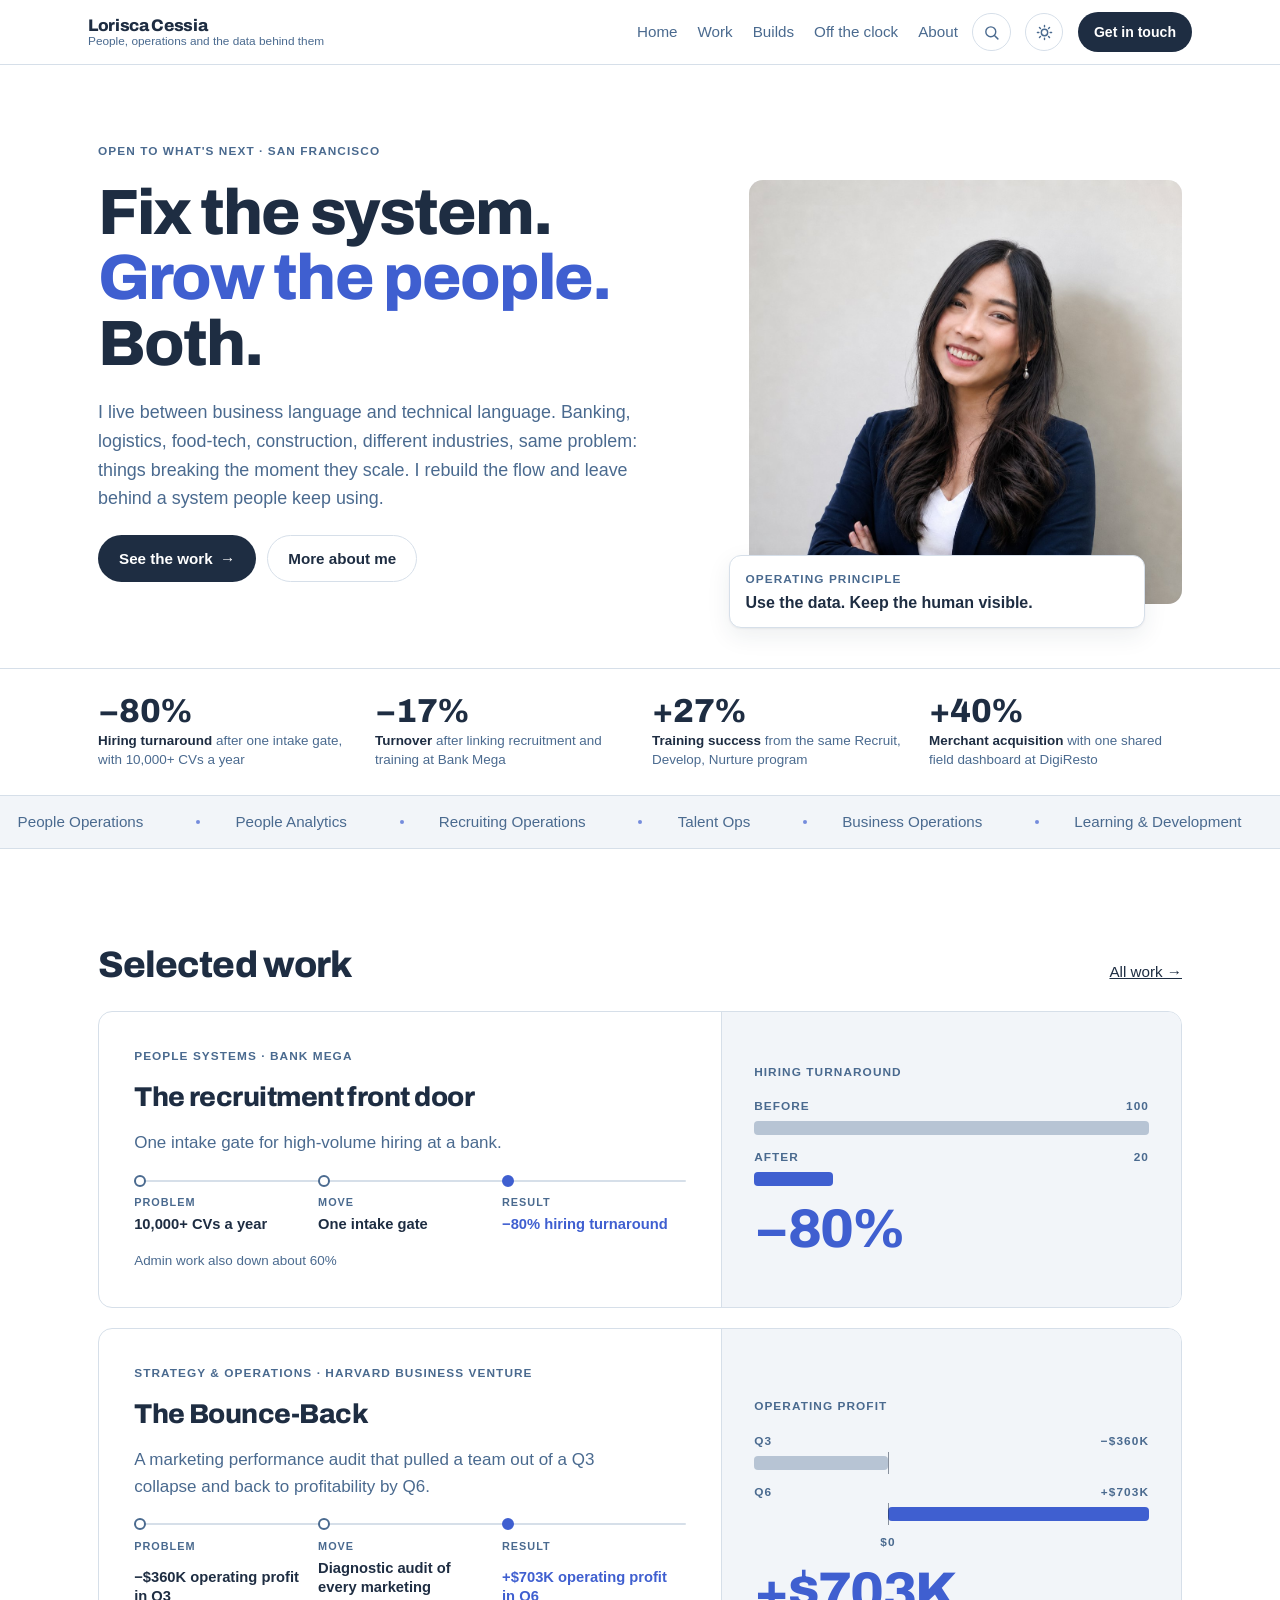
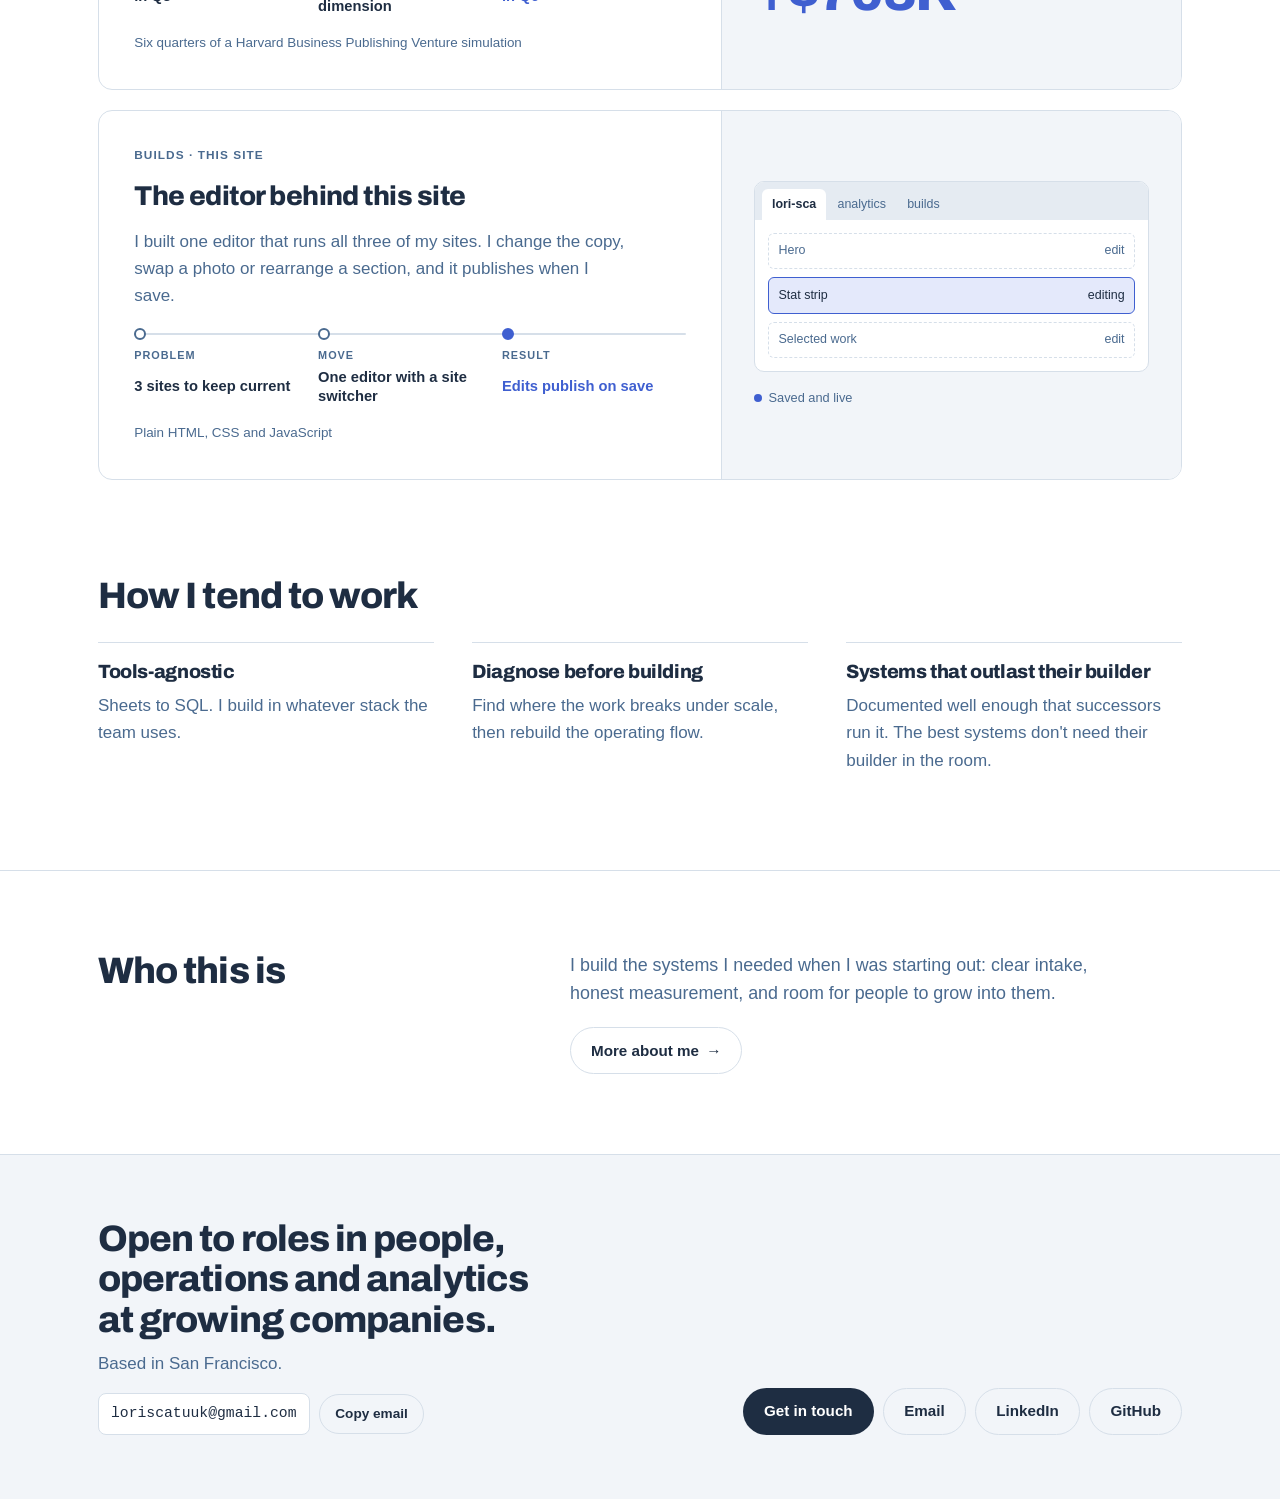
==== commit 1dbfd0fa: "Home: rebuild to the approved design (thread 2) Hero with fluid photo and principle card, stat strip" ====
--- a/index.html
+++ b/index.html
@@ -4,14 +4,15 @@
 <meta charset="UTF-8">
 <meta name="viewport" content="width=device-width, initial-scale=1.0">
 <script>/* theme before first paint: ?theme= from another of the three sites, else stored choice, else device */(function(){try{var d=document.documentElement,u=new URL(location.href),q=u.searchParams.get("theme");if(q==="dark"||q==="light"){localStorage.setItem("lori-theme",q);u.searchParams.delete("theme");history.replaceState(history.state,"",u.pathname+u.search+u.hash);}var s=localStorage.getItem("lori-theme");d.setAttribute("data-theme",s==="dark"||s==="light"?s:(window.matchMedia&&matchMedia("(prefers-color-scheme: dark)").matches?"dark":"light"));}catch(e){}})();</script>
-<title>Lorisca Cessia — People Analytics & Operations</title>
-<meta name="description" content="I build the hiring systems behind high-growth teams. People Analytics & Operations, MBA in Analytics.">
+<title>Lorisca Cessia Tuuk | People, operations and the data behind them</title>
+<meta name="description" content="I build hiring, sales and operations systems, then use the data to see what works.">
 <link rel="preconnect" href="https://fonts.googleapis.com">
 <link rel="preconnect" href="https://fonts.gstatic.com" crossorigin>
 <link href="https://fonts.googleapis.com/css2?family=Archivo:wght@600;700;800&display=swap" rel="stylesheet">
 <link rel="stylesheet" href="styles.css?v=2">
 <link rel="stylesheet" href="theme.css">
-<link rel="stylesheet" href="shared.css?v=2">
+<link rel="stylesheet" href="shared.css?v=3">
+<link rel="stylesheet" href="home.css?v=1">
 </head>
 <body data-page="home">
 
@@ -20,182 +21,371 @@
     <a class="lh-brand" href="https://lori-sca.github.io/"><b>Lorisca Cessia</b><span>People, operations and the data behind them</span></a>
     <div class="lh-links" id="lh-links"><a href="https://lori-sca.github.io/">Home</a><a href="https://lorisca-analytics.github.io/">Work</a><a href="https://lorisca-builds.github.io/">Builds</a><a href="https://lori-sca.github.io/off-the-clock.html">Off the clock</a><a href="https://lori-sca.github.io/about.html">About</a></div>
   </div>
-<div class="subnav"><div class="subnav-inner"><a href="#top">Top</a><a href="#start">Start here</a><a href="#featured">Featured</a><a href="#about">About</a><a href="#contact">Contact</a></div></div>
+<div class="subnav" style="display:none"><div class="subnav-inner"></div></div>
 </nav>
 
-<main>
+<main class="hm">
   <!-- HERO -->
-  <section class="hero" id="top">
-    <div class="hero-bg" id="hero-bg" aria-hidden="true"></div>
-    <div class="wrap">
-      <div class="hero-grid">
-        <div class="hero-copy">
-          <span class="eyebrow" id="hero-eyebrow"></span>
-          <p class="hero-subtitle" id="hero-subtitle"></p>
-          <h1 id="hero-headline"></h1>
-          <p class="lede" id="hero-lede"></p>
-          <p class="tagline" id="hero-tagline"></p>
-          <div class="cta-row" id="hero-ctas"></div>
+  <section class="hm-hero" id="top">
+    <div class="hm-wrap">
+      <span class="ds-label hm-hero-label" id="hero-eyebrow">Open to what's next · San Francisco</span>
+      <div class="hm-hero-text">
+        <h1 id="hero-headline"><span class="l">Fix the system.</span> <span class="l"><em>Grow the people.</em></span> <span class="l">Both.</span></h1>
+        <p class="hm-sub" id="hero-subtitle" hidden></p>
+        <p class="hm-lede" id="hero-lede">I live between business language and technical language. Banking, logistics, food-tech, construction, different industries, same problem: things breaking the moment they scale. I rebuild the flow and leave behind a system people keep using.</p>
+        <div class="hm-ctas" id="hero-ctas"><a class="ds-btn ds-btn-dark" href="https://lorisca-analytics.github.io">See the work <span aria-hidden="true">→</span></a><a class="ds-btn ds-btn-line" href="about.html">More about me</a></div>
+        <div class="hm-links" id="hero-links" hidden></div>
+      </div>
+      <figure class="hm-photo">
+        <img id="hero-photo" src="assets/portrait.jpg" alt="Lori smiling, arms crossed, in a navy blazer" width="1448" height="1086">
+        <figcaption class="hm-principle" id="hero-principle">
+          <span class="ds-label" id="hero-principle-label">Operating principle</span>
+          <p id="hero-tagline">Use the data. Keep the human visible.</p>
+        </figcaption>
+      </figure>
+    </div>
+  </section>
+
+  <!-- STAT STRIP -->
+  <section class="hm-stats" id="stats" aria-label="Results from past roles">
+    <div class="hm-wrap" id="stats-row"></div>
+  </section>
+
+  <!-- KEYWORD RIBBON -->
+  <section class="hm-ribbon" id="ribbon" aria-label="Kinds of work">
+    <div class="hm-ribbon-track"><ul id="ribbon-list"></ul><ul aria-hidden="true" id="ribbon-copy"></ul></div>
+  </section>
+
+  <!-- SELECTED WORK -->
+  <section class="hm-featured" id="featured">
+    <div class="hm-wrap">
+      <div class="hm-head">
+        <h2 id="sec-featured-headline">Selected work</h2>
+        <span id="featured-links"></span>
+      </div>
+      <p class="hm-side" id="sec-featured-side" hidden></p>
+      <div class="wc-list" id="featured-grid"></div>
+    </div>
+  </section>
+
+  <!-- HOW I TEND TO WORK -->
+  <section class="hm-method" id="method" aria-labelledby="sec-method-headline">
+    <div class="hm-wrap">
+      <div class="hm-head"><h2 id="sec-method-headline">How I tend to work</h2></div>
+      <div class="hm-method-grid" id="method-grid"></div>
+    </div>
+  </section>
+
+  <!-- START HERE (hidden on Home since Oct 9, kept in the file) -->
+  <section class="hm-method" id="start" style="display:none">
+    <div class="hm-wrap">
+      <div class="hm-head"><h2 id="sec-start-headline">Start here</h2></div>
+      <div class="hm-method-grid" id="starthere-grid"></div>
+    </div>
+  </section>
+
+  <!-- WHO THIS IS -->
+  <section class="hm-bridge" id="about" aria-labelledby="sec-about-headline">
+    <div class="hm-wrap">
+      <h2 id="sec-about-headline">Who this is</h2>
+      <div class="hm-bridge-text">
+        <p id="about-teaser"></p>
+        <a class="ds-btn ds-btn-line" href="about.html" id="about-button"><span id="about-button-label">More about me</span> <span aria-hidden="true">→</span></a>
+      </div>
+    </div>
+  </section>
+
+  <!-- CONTACT -->
+  <section class="hm-foot" id="contact">
+    <div class="hm-wrap">
+      <div class="hm-foot-main">
+        <h2 id="sec-contact-headline">Open to roles in people, operations and analytics at growing companies.</h2>
+        <p id="sec-contact-side">Based in San Francisco.</p>
+        <div class="hm-copy" id="copy-mail">
+          <code id="mail-addr">loriscatuuk@gmail.com</code>
+          <button type="button" id="mail-copy">Copy email</button>
+          <span class="hm-copy-status" id="mail-status" role="status" aria-live="polite"></span>
         </div>
       </div>
-    </div>
-  </section>
-
-  <!-- START HERE -->
-  <div class="band" id="start">
-    <div class="wrap">
-      <div class="section-head">
-        <div class="sh-main">
-          <span class="eyebrow" id="sec-start-eyebrow">Start here</span>
-          <h2 id="sec-start-headline">The 30-second <em>version.</em></h2>
-        </div>
-        <p class="sh-side" id="sec-start-side">Three ideas behind everything else here.</p>
-      </div>
-      <div class="card-grid cols-3" id="starthere-grid"></div>
-    </div>
-  </div>
-
-  <!-- FEATURED WORK -->
-  <section class="section" id="featured">
-    <div class="wrap">
-      <div class="section-head">
-        <div class="sh-main">
-          <span class="eyebrow" id="sec-featured-eyebrow">Featured work</span>
-          <h2 id="sec-featured-headline">Proof, <em>not promises.</em></h2>
-        </div>
-        <p class="sh-side" id="sec-featured-side">One analysis, one working tool. Each opens into the full evidence — repos, demos, diagrams.</p>
-      </div>
-      <div id="featured-grid"></div>
-      <p style="margin-top:2rem;">
-        <a class="text-link" href="https://lorisca-analytics.github.io">All case studies →</a>
-        &nbsp;&nbsp;
-        <a class="text-link" href="https://lorisca-builds.github.io">All builds →</a>
-      </p>
-    </div>
-  </section>
-
-  <!-- ABOUT TEASER -->
-  <div class="band" id="about">
-    <div class="wrap">
-      <div class="section-head">
-        <div class="sh-main">
-          <span class="eyebrow" id="sec-about-eyebrow">About</span>
-          <h2 id="sec-about-headline">Who this <em>is.</em></h2>
-        </div>
-      </div>
-      <p class="lede" id="about-teaser"></p>
-      <p style="margin-top:1.6rem;"><a class="text-link" href="about.html">More about me →</a></p>
-    </div>
-  </div>
-
-  <!-- CONTACT -->
-  <section class="section" id="contact">
-    <div class="wrap">
-      <div class="section-head">
-        <div class="sh-main">
-          <span class="eyebrow" id="sec-contact-eyebrow">Contact</span>
-          <h2 id="sec-contact-headline">Get in <em>touch.</em></h2>
-        </div>
-        <p class="sh-side" id="sec-contact-side">Currently in San Francisco. Happy to walk through any of this live.</p>
-      </div>
-      <div class="cta-row" id="contact-row" style="margin-top:0;"></div>
+      <div class="hm-foot-ctas" id="contact-ctas"><a class="ds-btn ds-btn-dark" href="mailto:loriscatuuk@gmail.com">Get in touch</a></div>
     </div>
   </section>
 </main>
 
-<footer class="site-footer">
-  <div class="wrap">
-    <div class="foot-links">
-      <a href="https://lori-sca.github.io">Lorisca Cessia</a>
-      <a href="https://lorisca-analytics.github.io">Analytics Work</a>
-      <a href="https://lorisca-builds.github.io">Builds</a>
-      <a href="https://lori-sca.github.io/about.html">About</a>
-      <a href="mailto:loriscatuuk@gmail.com">Email</a>
-      <a href="https://www.linkedin.com/in/lorisca" target="_blank" rel="noopener">LinkedIn</a>
-      <a href="https://github.com/lori-sca" target="_blank" rel="noopener">GitHub</a>
-    </div>
-    <p class="fine">&copy; <span id="year"></span> Lorisca Cessia</p>
-  </div>
-</footer>
-
 <script src="content.js"></script>
-<script src="site.js"></script>
-<script src="https://lori-sca.github.io/header.js?v=2"></script>
-<script src="skeleton.js"></script>
+<script src="site.js?v=2"></script>
+<script src="https://lori-sca.github.io/header.js?v=3"></script>
+<script src="skeleton.js?v=2"></script>
 <script src="theme.js"></script>
 <script src="motion.js?v=2"></script>
 <script>
-  Promise.all([loadJSON("data/site.json"), loadJSON("data/home.json")])
-    .then(([site, home]) => {
-      applySiteChrome(site);
-      // hero
-      document.getElementById("hero-eyebrow").textContent = home.hero.eyebrow;
-      document.getElementById("hero-subtitle").textContent = home.hero.subtitle || "";
-      document.getElementById("hero-headline").textContent = home.hero.headline;
-      document.getElementById("hero-lede").textContent = home.hero.lede;
-      document.getElementById("hero-tagline").textContent = home.hero.tagline ? "\u201c" + home.hero.tagline + "\u201d" : "";
-      var hbg = document.getElementById("hero-bg");
-      if (home.hero.background) hbg.style.backgroundImage = "url(" + home.hero.background + ")";
-      else hbg.style.display = "none";
-      const ctas = document.getElementById("hero-ctas");
-      (home.hero.ctas || []).forEach((c, i) => {
-        const a = document.createElement("a");
-        a.className = "btn" + (i === 0 ? " primary" : " ghost");
-        a.href = c.href;
-        a.textContent = c.label;
-        ctas.appendChild(a);
+(function () {
+  "use strict";
+  var WORK = "https://lorisca-analytics.github.io", BUILDS = "https://lorisca-builds.github.io";
+  var reduce = window.matchMedia && matchMedia("(prefers-reduced-motion: reduce)").matches;
+  function $(id) { return document.getElementById(id); }
+  function h(tag, cls, text) { var e = document.createElement(tag); if (cls) e.className = cls; if (text != null && text !== "") e.textContent = text; return e; }
+  function has(v) { return v != null && String(v).trim() !== ""; }
+  function plainHead(v) { return v && typeof v === "object" ? (v.main || "") + (v.accent || "") : v || ""; }
+  function hubJSON(url) { return fetch(url, { cache: "no-cache" }).then(function (r) { if (!r.ok) throw new Error(r.status); return r.json(); }); }
+  function btn(label, href, dark) {
+    var a = h("a", "ds-btn " + (dark ? "ds-btn-dark" : "ds-btn-line"), label);
+    var safe = window.Skeleton ? Skeleton.safeHref(href) : href;
+    a.href = safe || "#";
+    if (/^https?:/i.test(a.getAttribute("href")) && a.hostname !== location.hostname) { a.target = "_blank"; a.rel = "noopener"; }
+    return a;
+  }
+
+  /* ---------- hero ---------- */
+  function drawHero(hero) {
+    hero = hero || {};
+    $("hero-eyebrow").textContent = hero.eyebrow || "";
+    $("hero-eyebrow").hidden = !has(hero.eyebrow);
+    var h1 = $("hero-headline"); h1.innerHTML = "";
+    var accent = (hero.headlineAccent || "").trim();
+    String(hero.headline || "").split(/\n+/).map(function (s) { return s.trim(); }).filter(Boolean).forEach(function (line, i) {
+      if (i) h1.appendChild(document.createTextNode(" "));
+      var span = h("span", "l");
+      var at = accent ? line.indexOf(accent) : -1;
+      if (at >= 0) {
+        if (at) span.appendChild(document.createTextNode(line.slice(0, at)));
+        span.appendChild(h("em", "", accent));
+        if (at + accent.length < line.length) span.appendChild(document.createTextNode(line.slice(at + accent.length)));
+      } else span.textContent = line;
+      h1.appendChild(span);
+    });
+    $("hero-subtitle").textContent = hero.subtitle || ""; $("hero-subtitle").hidden = !has(hero.subtitle);
+    $("hero-lede").textContent = hero.lede || ""; $("hero-lede").hidden = !has(hero.lede);
+    var ctas = $("hero-ctas"); ctas.innerHTML = "";
+    (hero.ctas || []).filter(function (c) { return c && (c.label || c.href); }).forEach(function (c, i) {
+      var a = btn(c.label || c.href, c.href, i === 0);
+      if (i === 0) { var arrow = h("span", "", " →"); arrow.setAttribute("aria-hidden", "true"); a.appendChild(arrow); }
+      ctas.appendChild(a);
+    });
+    ctas.hidden = !ctas.children.length;
+    var links = $("hero-links"); links.innerHTML = "";
+    (hero.links || []).filter(function (l) { return l && (l.label || l.href); }).forEach(function (l) {
+      var a = h("a", "", (l.label || l.href) + " →"); a.href = (window.Skeleton ? Skeleton.safeHref(l.href) : l.href) || "#";
+      if (l.newTab) { a.target = "_blank"; a.rel = "noopener"; }
+      links.appendChild(a);
+    });
+    links.hidden = !links.children.length;
+    var src = hero.image || hero.background;
+    var photo = $("hero-photo");
+    if (src) { photo.src = src; photo.alt = hero.imageAlt || ""; photo.parentNode.hidden = false; }
+    else photo.parentNode.hidden = true;
+    $("hero-principle-label").textContent = hero.principleLabel || "";
+    $("hero-principle-label").hidden = !has(hero.principleLabel);
+    $("hero-tagline").textContent = hero.tagline || "";
+    $("hero-principle").hidden = !has(hero.principleLabel) && !has(hero.tagline);
+  }
+
+  /* ---------- stat strip and ribbon ---------- */
+  function drawStats(stats) {
+    var row = $("stats-row"); row.innerHTML = "";
+    (stats || []).filter(function (s) { return s && (has(s.value) || has(s.label)); }).forEach(function (s) {
+      var d = h("div", "hm-stat");
+      d.appendChild(h("b", "", s.value || ""));
+      var sp = h("span", "");
+      if (has(s.label)) sp.appendChild(h("strong", "", s.label));
+      if (has(s.detail)) sp.appendChild(document.createTextNode((has(s.label) ? " " : "") + s.detail));
+      d.appendChild(sp);
+      row.appendChild(d);
+    });
+    if (!row.children.length) $("stats").style.display = "none";
+  }
+  function drawRibbon(r) {
+    r = r || {};
+    var list = $("ribbon-list"); list.innerHTML = "";
+    (r.items || []).filter(has).forEach(function (t) { list.appendChild(h("li", "", t)); });
+    $("ribbon-copy").innerHTML = list.innerHTML;
+    $("ribbon").classList.toggle("still", !!r.still);
+    if (!list.children.length) $("ribbon").style.display = "none";
+  }
+
+  /* ---------- selected work ---------- */
+  function hubIndex(lanes, projects) {
+    var idx = {};
+    ((lanes && lanes.lanes) || []).forEach(function (l) {
+      (l.projects || []).forEach(function (p) { if (p.status === "live") idx[p.id] = { site: "work", lane: l.name || "", card: p, href: WORK + "/#card-" + p.id }; });
+    });
+    ((projects && projects.projects) || []).forEach(function (p) { if (p.status === "live") idx[p.id] = { site: "builds", lane: "", card: p, href: BUILDS + "/#card-" + p.id }; });
+    return idx;
+  }
+  function num(v) { var n = parseFloat(v); return isNaN(n) ? null : n; }
+  function barRow(label, text, bar) {
+    var row = h("div", "wc-bar-row");
+    var lab = h("span", "ds-label"); lab.appendChild(h("span", "", label || "")); lab.appendChild(h("span", "", text || ""));
+    row.appendChild(lab); row.appendChild(bar);
+    return row;
+  }
+  function visual(t, fallbackBig) {
+    var box = h("div", "wc-visual"); box.setAttribute("aria-hidden", "true");
+    var kind = t.visual || "number";
+    var a = num(t.aValue), b = num(t.bValue);
+    if (kind === "editor") {
+      var ed = h("div", "wc-editor"), tabs = h("div", "wc-editor-tabs"), body = h("div", "wc-editor-body");
+      (t.editorTabs || []).forEach(function (x, i) { tabs.appendChild(h("span", i === 0 ? "on" : "", x)); });
+      (t.editorRows || []).forEach(function (x) {
+        var on = has(t.editorActive) && x === t.editorActive;
+        var r = h("div", "wc-blk" + (on ? " sel" : "")); r.appendChild(h("span", "", x)); r.appendChild(h("span", "", on ? "editing" : "edit")); body.appendChild(r);
       });
-      // section headings (editable in the admin)
-      const S = home.sections || {};
-      ["start", "featured", "about", "contact"].forEach((k) => {
-        const s = S[k];
-        if (!s) return;
-        setText("sec-" + k + "-eyebrow", s.eyebrow);
-        setHeadline(document.getElementById("sec-" + k + "-headline"), s.headline);
-        setText("sec-" + k + "-side", s.side);
+      if (tabs.children.length) ed.appendChild(tabs);
+      ed.appendChild(body); box.appendChild(ed);
+      if (has(t.editorNote)) box.appendChild(h("span", "wc-saved", t.editorNote));
+      return box;
+    }
+    if (has(t.visualLabel)) box.appendChild(h("span", "ds-label", t.visualLabel));
+    if (kind === "swing" && a != null && b != null && a < 0 && b > 0) {
+      var total = Math.abs(a) + b, zero = (Math.abs(a) / total * 100).toFixed(1) + "%";
+      var wrap = h("div", "wc-bars");
+      var t1 = h("div", "wc-track"), t2 = h("div", "wc-track");
+      t1.style.setProperty("--zero", zero); t2.style.setProperty("--zero", zero);
+      var neg = h("div", "wc-bar"); neg.style.left = "0"; neg.style.width = zero; t1.appendChild(neg);
+      var pos = h("div", "wc-bar after"); pos.style.left = zero; pos.style.width = (b / total * 100).toFixed(1) + "%"; t2.appendChild(pos);
+      wrap.appendChild(barRow(t.aLabel, t.aText || String(a), t1));
+      wrap.appendChild(barRow(t.bLabel, t.bText || String(b), t2));
+      var z = h("div", "wc-zero ds-label"); z.style.setProperty("--zero", zero); z.appendChild(h("span", "", "$0")); wrap.appendChild(z);
+      box.appendChild(wrap);
+    } else if ((kind === "bars" || kind === "swing") && a != null && b != null) {
+      var max = Math.max(Math.abs(a), Math.abs(b)) || 1;
+      var bars = h("div", "wc-bars");
+      var b1 = h("div", "wc-bar"); b1.style.width = (Math.abs(a) / max * 100).toFixed(1) + "%";
+      var b2 = h("div", "wc-bar after"); b2.style.width = (Math.abs(b) / max * 100).toFixed(1) + "%";
+      bars.appendChild(barRow(t.aLabel, t.aText || String(a), b1));
+      bars.appendChild(barRow(t.bLabel, t.bText || String(b), b2));
+      box.appendChild(bars);
+    }
+    var big = has(t.big) ? t.big : fallbackBig;
+    if (has(big)) box.appendChild(h("span", "wc-big" + (String(big).length > 9 ? " sm" : ""), big));
+    return box;
+  }
+  function cardNodeHome(id, t, hub) {
+    var c = hub ? hub.card : {};
+    var art = h("article", "wc"); art.id = "home-card-" + String(id).replace(/[^\w-]/g, "-");
+    var body = h("div", "wc-body");
+    var label = has(t.label) ? t.label : hub ? (hub.site === "work" ? "Work" + (hub.lane ? " · " + hub.lane : "") : "Builds") : "";
+    if (has(label)) body.appendChild(h("span", "ds-label", label));
+    body.appendChild(h("h3", "wc-title", has(t.title) ? t.title : c.title || ""));
+    var sum = has(t.summary) ? t.summary : c.hook;
+    if (has(sum)) body.appendChild(h("p", "wc-sum", sum));
+    if (has(t.problem) || has(t.move) || has(t.result)) {
+      var ol = h("ol", "wc-trace"); ol.setAttribute("aria-label", "Problem, move and result");
+      [["Problem", t.problem], ["Move", t.move], ["Result", t.result]].forEach(function (p) {
+        var li = h("li", ""); li.appendChild(h("span", "ds-label", p[0])); li.appendChild(h("span", "", p[1] || "")); ol.appendChild(li);
       });
-      // editor-added picture + links per section
-      mountSectionMedia("top", home.hero);
-      ["start", "featured", "about", "contact"].forEach((k) => mountSectionMedia(k, S[k]));
-      // start here
-      const sh = document.getElementById("starthere-grid");
-      (home.startHere || []).forEach((s) => {
-        const card = document.createElement("div");
-        card.className = "card";
-        const body = document.createElement("div");
-        body.className = "card-body";
-        const h = document.createElement("h3");
-        h.className = "card-h"; h.textContent = s.title;
-        const p = document.createElement("p");
-        p.className = "card-hook"; p.textContent = s.text;
-        body.appendChild(h); body.appendChild(p);
-        const emb = embedNode(s.embed);
-        if (emb) body.appendChild(emb);
-        card.appendChild(body);
-        sh.appendChild(card);
-      });
-      // featured (ids chosen in the editor; bodies live in content.js)
-      const byId = {};
-      ["analytics", "builds"].forEach((cat) =>
-        (PROJECTS[cat] || []).forEach((p) => { byId[p.id] = p; })
-      );
-      const feat = (home.featured || []).map((id) => byId[id]).filter(Boolean);
-      const fg = document.getElementById("featured-grid");
-      fg.className = "card-grid cols-" + Math.min(3, Math.max(2, feat.length));
-      feat.slice(0, 3).forEach((p) => fg.appendChild(cardNode(p)));
-      // about teaser
-      document.getElementById("about-teaser").textContent = home.aboutTeaser;
-      const te = embedNode(home.aboutTeaserEmbed);
-      if (te) document.getElementById("about-teaser").after(te);
-      // section order, hidden sections, looks and builder-added sections (admin page builder)
-      if (window.Theme && Theme.applyLayout && home.layout) {
-        Theme.applyLayout(document.querySelector("main"), home, { site: site });
-        renderSubnav(Theme.menu(home));
-      }
-    })
-    .catch(() => {
-      document.getElementById("hero-headline").textContent = "Content couldn't load — try refreshing.";
-    });
+      body.appendChild(ol);
+    }
+    var foot = h("div", "wc-foot");
+    var href = has(t.href) ? t.href : hub ? hub.href : "";
+    if (!t.noButton && has(href)) foot.appendChild(btn(t.button || "Deep dive", href, true));
+    if (has(t.note)) foot.appendChild(h("span", "wc-note", t.note));
+    if (foot.children.length) body.appendChild(foot);
+    art.appendChild(body);
+    art.appendChild(visual(has(t.visual) || has(t.big) ? t : { visual: "number" }, hub && !has(t.big) && !has(t.visual) ? c.metric : ""));
+    return art;
+  }
+  function drawFeatured(home, hubs) {
+    var grid = $("featured-grid"); grid.innerHTML = "";
+    var texts = {}; (home.featuredCards || []).forEach(function (t) { if (t && t.id) texts[t.id] = t; });
+    var idx = hubIndex(hubs.lanes, hubs.projects);
+    (home.featured || []).slice(0, 3).forEach(function (id) {
+      var t = texts[id] || {};
+      var homeOnly = /^home:/.test(id) || t.source === "home";
+      var hub = homeOnly ? null : idx[id];
+      var hubMissing = t.source === "builds" ? hubs.buildsFailed : t.source === "work" ? hubs.workFailed : (hubs.workFailed || hubs.buildsFailed);
+      if (!hub && !has(t.title)) return;                 // nothing to draw
+      if (!hub && !homeOnly && !hubMissing) return;      // the hub loaded and this card isn't live: leave it off
+      grid.appendChild(cardNodeHome(id, t, hub));
+    });
+    if (!grid.children.length) $("featured").style.display = "none";
+  }
+
+  /* ---------- method, about, contact ---------- */
+  function drawMethod(items) {
+    var g = $("method-grid"); g.innerHTML = "";
+    (items || []).filter(function (m) { return m && (has(m.title) || has(m.text)); }).forEach(function (m) {
+      var d = h("div", "hm-way"); d.appendChild(h("h3", "", m.title || "")); if (has(m.text)) d.appendChild(h("p", "", m.text)); g.appendChild(d);
+    });
+    if (!g.children.length) $("method").style.display = "none";
+  }
+  function drawContact(c, site) {
+    c = c || {}; site = site || {};
+    var side = $("sec-contact-side"); side.textContent = c.side || ""; side.hidden = !has(c.side);
+    var copy = $("copy-mail");
+    copy.hidden = c.copyEmail === false || !has(site.email);
+    if (has(site.email)) $("mail-addr").textContent = site.email;
+    var row = $("contact-ctas"); row.innerHTML = "";
+    if (has(site.email)) row.appendChild(btn(c.ctaLabel || "Get in touch", "mailto:" + site.email, true));
+    [["Email", has(site.email) ? "mailto:" + site.email : ""], ["LinkedIn", site.linkedin], ["GitHub", site.github]].forEach(function (p) {
+      if (has(p[1])) row.appendChild(btn(p[0], p[1], false));
+    });
+  }
+  function setHead(id, v) { var e = $(id); if (e && plainHead(v)) setHeadline(e, v); }
+
+  /* copy email: clipboard, else select the address */
+  $("mail-copy").addEventListener("click", function () {
+    var ma = $("mail-addr"), ms = $("mail-status"), mc = $("mail-copy");
+    function done() { ms.textContent = "Copied"; mc.textContent = "Copied"; setTimeout(function () { mc.textContent = "Copy email"; ms.textContent = ""; }, 2000); }
+    function fail() { var r = document.createRange(); r.selectNodeContents(ma); var s = window.getSelection(); s.removeAllRanges(); s.addRange(r); ms.textContent = "Selected. Press Ctrl+C or Cmd+C to copy."; }
+    try { navigator.clipboard.writeText(ma.textContent.trim()).then(done, fail); } catch (e) { fail(); }
+  });
+
+  /* one fade-in per section, only below the first screen */
+  function reveals() {
+    if (reduce || !("IntersectionObserver" in window)) return;
+    var targets = document.querySelectorAll(".wc, .hm-method-grid, .hm-bridge > .hm-wrap");
+    var io = new IntersectionObserver(function (es) {
+      es.forEach(function (e) { if (e.isIntersecting) { e.target.classList.add("in"); io.unobserve(e.target); } });
+    }, { rootMargin: "0px 0px -8% 0px" });
+    targets.forEach(function (t, i) {
+      if (t.getBoundingClientRect().top > window.innerHeight) { t.classList.add("hm-rv"); t.style.transitionDelay = (i % 2) * 80 + "ms"; io.observe(t); }
+    });
+    setTimeout(function () { targets.forEach(function (t) { t.classList.add("in"); }); }, 2500);
+  }
+
+  var hubs = { workFailed: false, buildsFailed: false };
+  Promise.all([
+    loadJSON("data/site.json"), loadJSON("data/home.json"),
+    hubJSON(WORK + "/data/lanes.json").catch(function () { hubs.workFailed = true; return null; }),
+    hubJSON(BUILDS + "/data/projects.json").catch(function () { hubs.buildsFailed = true; return null; })
+  ]).then(function (r) {
+    var site = r[0], home = r[1];
+    hubs.lanes = r[2]; hubs.projects = r[3];
+    applySiteChrome(site);
+    setMeta(home.meta);
+    var S = home.sections || {};
+    drawHero(home.hero);
+    drawStats(home.stats);
+    drawRibbon(home.ribbon);
+    setHead("sec-featured-headline", (S.featured || {}).headline);
+    var fside = $("sec-featured-side"); fside.textContent = (S.featured || {}).side || ""; fside.hidden = !has((S.featured || {}).side);
+    var fl = $("featured-links"); fl.innerHTML = "";
+    ((S.featured || {}).links || []).filter(function (l) { return l && (l.label || l.href); }).forEach(function (l) {
+      var a = h("a", "", (l.label || l.href) + " →"); a.href = Skeleton.safeHref(l.href) || "#";
+      if (l.newTab) { a.target = "_blank"; a.rel = "noopener"; }
+      fl.appendChild(a);
+    });
+    drawFeatured(home, hubs);
+    setHead("sec-method-headline", (S.method || {}).headline);
+    drawMethod(home.method);
+    setHead("sec-about-headline", (S.about || {}).headline);
+    $("about-teaser").textContent = home.aboutTeaser || "";
+    if (has((S.about || {}).buttonLabel)) $("about-button-label").textContent = S.about.buttonLabel;
+    var te = embedNode(home.aboutTeaserEmbed); if (te) $("about-teaser").after(te);
+    setHead("sec-contact-headline", (S.contact || {}).headline);
+    drawContact(S.contact, site);
+    ["about", "contact"].forEach(function (k) { mountSectionMedia(k, S[k]); });
+    // section order, hidden sections and looks from the admin page builder
+    if (window.Theme && Theme.applyLayout && home.layout) Theme.applyLayout(document.querySelector("main"), home, { site: site });
+    var menu = home.layout && home.layout.showMenu === false ? [] : (window.Theme ? Theme.menu(home) : []);
+    renderSubnav(menu);
+    reveals();
+  }).catch(function (e) {
+    console.error(e);
+    $("hero-lede").textContent = "Content couldn't load. Try refreshing.";
+  });
+})();
 </script>
 </body>
 </html>
--- a/shared.css
+++ b/shared.css
@@ -207,3 +207,77 @@
 @media (prefers-reduced-motion: reduce) {
   .lh-icon, .lh-cta { transition: none; }
 }
+
+/* ============================================================
+   DESIGN SYSTEM PIECES from the approved Home test page (thread 2).
+   Reused by Work and Builds in threads 3 and 4. Tokens only.
+   ds-  buttons and labels      wc-  the wide project card
+   ============================================================ */
+.ds-label { font-family: var(--body); font-size: .74rem; font-weight: 600; letter-spacing: .09em; text-transform: uppercase; color: var(--steel); }
+.ds-btn { display: inline-flex; align-items: center; gap: .45rem; padding: .78rem 1.25rem; border-radius: 999px; text-decoration: none; font-family: var(--body); font-weight: 600; font-size: .95rem; line-height: 1.3; border: 1px solid transparent; cursor: pointer; background: none; color: var(--ink); transition: background .2s, border-color .2s, color .2s; }
+.ds-btn-dark { background: var(--ink); color: var(--bg); }
+.ds-btn-dark:hover { background: var(--accent); color: var(--on-accent); }
+.ds-btn-line { border-color: var(--line); color: var(--ink); background: none; }
+.ds-btn-line:hover { border-color: var(--ink); }
+
+/* wide card: text left, token-drawn picture right, one per row */
+.wc-list { display: grid; gap: 1.25rem; }
+.wc { display: grid; grid-template-columns: minmax(0, 1.15fr) minmax(0, .85fr); border: 1px solid var(--line); border-radius: var(--radius); overflow: hidden; background: var(--bg); transition: border-color .25s var(--ease), transform .25s var(--ease), box-shadow .25s var(--ease); }
+.wc:hover { border-color: color-mix(in srgb, var(--accent) 45%, var(--line)); transform: translateY(-2px); box-shadow: var(--shadow); }
+.wc-body { padding: clamp(1.4rem, 3vw, 2.2rem); display: grid; gap: 1rem; align-content: start; min-width: 0; }
+.wc-title { margin: 0; font-family: var(--display); font-weight: 800; letter-spacing: -0.02em; font-size: clamp(1.35rem, 2.2vw, 1.7rem); line-height: 1.15; color: var(--ink); }
+.wc-sum { margin: 0; color: var(--steel); max-width: 52ch; }
+.wc-foot { display: flex; flex-wrap: wrap; align-items: center; gap: .6rem 1rem; }
+.wc-note { font-size: .84rem; color: var(--steel); }
+.wc .ds-btn { padding: .6rem 1.05rem; font-size: .88rem; }
+@media (max-width: 820px) { .wc { grid-template-columns: 1fr; } .wc-visual { order: -1; } }
+
+/* signature: problem > move > result */
+.wc-trace { list-style: none; margin: .2rem 0 0; padding: 0; display: grid; grid-template-columns: repeat(3, minmax(0, 1fr)); position: relative; }
+.wc-trace::before, .wc-trace::after { content: ""; position: absolute; left: 0; top: 7px; height: 2px; border-radius: 2px; }
+.wc-trace::before { right: 0; background: var(--line); }
+.wc-trace::after { width: 0; background: var(--accent); transition: width .7s var(--ease); }
+.wc:hover .wc-trace::after, .wc:focus-within .wc-trace::after { width: 100%; }
+.wc-trace li { position: relative; padding: 1.35rem .9rem 0 0; display: grid; gap: .2rem; min-width: 0; }
+.wc-trace li::before { content: ""; position: absolute; top: 2px; left: 0; width: 12px; height: 12px; border-radius: 50%; background: var(--bg); border: 2px solid var(--steel); box-sizing: border-box; }
+.wc-trace li:last-child::before { background: var(--accent); border-color: var(--accent); }
+.wc-trace .ds-label { font-size: .68rem; }
+.wc-trace li > span:last-child { font-size: .92rem; font-weight: 600; line-height: 1.3; color: var(--ink); }
+.wc-trace li:last-child > span:last-child { color: var(--accent); }
+@media (max-width: 480px) {
+  .wc-trace { grid-template-columns: 1fr; padding-left: 1.4rem; }
+  .wc-trace::before, .wc-trace::after { left: 5px; top: 4px; bottom: 4px; width: 2px; height: auto; right: auto; }
+  .wc-trace::after { height: 0; transition: height .7s var(--ease); }
+  .wc:hover .wc-trace::after { width: 2px; height: calc(100% - 8px); }
+  .wc-trace li { padding: 0 0 .9rem 0; }
+  .wc-trace li::before { left: -1.4rem; top: 4px; }
+}
+
+/* card pictures, drawn with tokens so they work in both themes */
+.wc-visual { background: var(--surface); padding: clamp(1.4rem, 3vw, 2rem); display: grid; align-content: center; gap: 1rem; min-width: 0; border-left: 1px solid var(--line); }
+@media (max-width: 820px) { .wc-visual { border-left: 0; border-bottom: 1px solid var(--line); } }
+.wc-bars { display: grid; gap: .8rem; }
+.wc-bar-row { display: grid; gap: .3rem; }
+.wc-bar-row .ds-label { display: flex; justify-content: space-between; gap: .5rem; }
+.wc-bar { height: 14px; border-radius: 4px; background: var(--steel); opacity: .35; }
+.wc-bar.after { background: var(--accent); opacity: 1; }
+.wc-track { position: relative; height: 14px; }
+.wc-track .wc-bar { position: absolute; top: 0; height: 100%; }
+.wc-track::after { content: ""; position: absolute; top: -4px; bottom: -4px; left: var(--zero, 50%); width: 1px; background: var(--ink); opacity: .5; }
+.wc-zero { position: relative; height: 1rem; }
+.wc-zero span { position: absolute; left: var(--zero, 50%); transform: translateX(-50%); }
+.wc-big { font-family: var(--display); font-weight: 800; font-size: clamp(2.4rem, 5vw, 3.4rem); line-height: 1; letter-spacing: -0.03em; color: var(--accent); overflow-wrap: anywhere; }
+.wc-big.sm { font-size: clamp(1.4rem, 2.6vw, 1.9rem); line-height: 1.15; letter-spacing: -0.02em; }
+.wc-editor { border: 1px solid var(--line); border-radius: 10px; background: var(--bg); overflow: hidden; font-size: .78rem; }
+.wc-editor-tabs { display: flex; gap: 2px; padding: .45rem .45rem 0; background: var(--surface-2); flex-wrap: wrap; }
+.wc-editor-tabs span { padding: .35rem .6rem; border-radius: 6px 6px 0 0; color: var(--steel); }
+.wc-editor-tabs span.on { background: var(--bg); color: var(--ink); font-weight: 600; }
+.wc-editor-body { padding: .8rem; display: grid; gap: .5rem; }
+.wc-blk { border: 1px dashed var(--line); border-radius: 6px; padding: .45rem .6rem; color: var(--steel); display: flex; justify-content: space-between; gap: .5rem; }
+.wc-blk.sel { border-style: solid; border-color: var(--accent); color: var(--ink); background: var(--accent-soft); }
+.wc-saved { display: inline-flex; align-items: center; gap: .4rem; font-size: .8rem; color: var(--steel); }
+.wc-saved::before { content: ""; width: 8px; height: 8px; border-radius: 50%; background: var(--accent); }
+@media (prefers-reduced-motion: reduce) {
+  .wc, .wc-trace::after, .ds-btn { transition: none; }
+  .wc:hover { transform: none; }
+}
--- a/home.css
+++ b/home.css
@@ -0,0 +1,110 @@
+/* ============================================================
+   home.css: the Home page, from the approved test page (Oct 9).
+   Loaded by index.html only, after shared.css. Tokens only, no hex.
+   hm- = Home pieces. The wide card (wc-) lives in shared.css.
+   ============================================================ */
+body[data-page="home"] { line-height: 1.6; }
+.hm-wrap { max-width: 1180px; margin: 0 auto; padding-inline: var(--gutter); }
+.hm h1, .hm h2, .hm h3, .hm p, .hm figure, .hm ul, .hm ol { margin: 0; }
+.hm a:not(.ds-btn) { color: inherit; }
+.hm h2 { font-family: var(--display); font-weight: 800; letter-spacing: -0.025em; font-size: clamp(1.7rem, 3vw, 2.3rem); line-height: 1.1; color: var(--ink); text-wrap: balance; }
+.hm h1 em, .hm h2 em { font-style: normal; color: var(--accent); }
+.hm-head { display: flex; flex-wrap: wrap; align-items: baseline; justify-content: space-between; gap: .5rem 1rem; margin-bottom: 1.6rem; }
+.hm-head a { color: var(--steel); font-size: .95rem; }
+.hm-side { color: var(--steel); max-width: 52ch; }
+
+/* ---------- hero ---------- */
+.hm-hero { padding-block: clamp(2.5rem, 6vw, 5rem) clamp(3rem, 5vw, 4rem); }
+.hm-hero .hm-wrap { display: grid; grid-template-columns: minmax(0, 1.15fr) minmax(0, .85fr); grid-template-areas: "label ." "text photo"; column-gap: clamp(2rem, 5vw, 4.5rem); row-gap: 1.2rem; align-items: stretch; }
+.hm-hero-label { grid-area: label; }
+.hm-hero-text { grid-area: text; min-width: 0; display: grid; gap: 1.4rem; align-content: start; }
+.hm-hero h1 { font-family: var(--display); font-weight: 800; letter-spacing: -0.03em; line-height: 1.02; font-size: clamp(2.4rem, 5vw, 4.2rem); text-wrap: balance; color: var(--ink); }
+.hm-hero h1 .l { display: block; }
+@media (min-width: 821px) { .hm-hero h1 .l { white-space: nowrap; } }
+.hm-sub { color: var(--ink); font-weight: 600; font-size: clamp(1.05rem, 1.5vw, 1.2rem); max-width: 56ch; }
+.hm-lede { color: var(--steel); font-size: clamp(1.02rem, 1.4vw, 1.15rem); max-width: 56ch; }
+.hm-ctas { display: flex; flex-wrap: wrap; gap: .7rem; }
+.hm-links { display: flex; flex-wrap: wrap; gap: .5rem 1.2rem; }
+.hm-links a { color: var(--steel); font-weight: 600; font-size: .92rem; }
+.hm-photo { grid-area: photo; position: relative; width: 100%; min-height: 320px; }
+.hm-photo img { position: absolute; inset: 0; width: 100%; height: 100%; object-fit: cover; object-position: 50% 30%; border-radius: var(--radius); display: block; background: var(--surface); }
+.hm-principle { position: absolute; left: -1.25rem; right: 1.25rem; bottom: -1.5rem; max-width: 26rem; background: var(--bg); border: 1px solid var(--line); border-radius: 12px; padding: .85rem 1rem; box-shadow: var(--shadow); display: grid; gap: .2rem; }
+.hm-principle p { font-weight: 600; font-size: 1rem; line-height: 1.35; color: var(--ink); }
+.hm-principle[hidden] { display: none; }
+@media (max-width: 820px) {
+  .hm-hero .hm-wrap { grid-template-columns: 1fr; grid-template-areas: "label" "text" "photo"; }
+  .hm-photo { min-height: 0; max-width: 520px; }
+  .hm-photo img { position: static; height: auto; aspect-ratio: 4 / 3.4; }
+  .hm-principle { position: relative; left: auto; right: auto; bottom: auto; margin: -2.5rem 1rem 0; }
+}
+
+/* ---------- stat strip ---------- */
+.hm-stats { border-top: 1px solid var(--line); }
+.hm-stats .hm-wrap { display: grid; grid-template-columns: repeat(4, minmax(0, 1fr)); gap: 1.5rem; padding-block: 1.6rem; }
+.hm-stat { min-width: 0; display: grid; gap: .25rem; align-content: start; }
+.hm-stat b { font-family: var(--display); font-weight: 800; letter-spacing: -0.02em; font-size: clamp(1.6rem, 2.6vw, 2.1rem); line-height: 1; font-variant-numeric: tabular-nums; color: var(--ink); }
+.hm-stat span { font-size: .84rem; color: var(--steel); line-height: 1.4; }
+.hm-stat strong { font-weight: 600; color: var(--ink); }
+@media (max-width: 760px) { .hm-stats .hm-wrap { grid-template-columns: repeat(2, minmax(0, 1fr)); } }
+
+/* ---------- ribbon ---------- */
+.hm-ribbon { border-block: 1px solid var(--line); overflow: hidden; background: var(--surface); }
+.hm-ribbon-track { display: flex; width: max-content; animation: hm-slide 70s linear infinite; }
+.hm-ribbon:hover .hm-ribbon-track { animation-play-state: paused; }
+.hm-ribbon ul { display: flex; margin: 0; padding: .85rem 0; list-style: none; }
+.hm-ribbon li { white-space: nowrap; padding-inline: 1.1rem; color: var(--steel); font-size: .95rem; display: flex; align-items: center; gap: 2.2rem; }
+.hm-ribbon li::after { content: ""; width: 4px; height: 4px; border-radius: 50%; background: var(--accent); opacity: .7; margin-left: 1.1rem; }
+@keyframes hm-slide { to { transform: translateX(-50%); } }
+.hm-ribbon.still { overflow-x: auto; }
+.hm-ribbon.still .hm-ribbon-track { animation: none; }
+.hm-ribbon.still ul + ul { display: none; }
+
+/* ---------- selected work ---------- */
+.hm-featured { padding-block: clamp(3.5rem, 8vw, 6rem); }
+
+/* ---------- how I tend to work ---------- */
+.hm-method { padding-block: 0 clamp(3.5rem, 8vw, 6rem); }
+.hm-method-grid { display: grid; grid-template-columns: repeat(3, minmax(0, 1fr)); gap: 1.5rem clamp(1.25rem, 3vw, 2.5rem); }
+.hm-way { display: grid; gap: .55rem; align-content: start; min-width: 0; border-top: 1px solid var(--line); padding-top: 1.1rem; }
+.hm-way h3 { font-family: var(--display); font-weight: 800; letter-spacing: -0.02em; font-size: 1.2rem; line-height: 1.2; color: var(--ink); }
+.hm-way p { color: var(--steel); }
+@media (max-width: 820px) { .hm-method-grid { grid-template-columns: 1fr; } }
+
+/* ---------- about bridge ---------- */
+.hm-bridge { border-top: 1px solid var(--line); }
+.hm-bridge > .hm-wrap { display: grid; grid-template-columns: minmax(0, .8fr) minmax(0, 1.2fr); gap: 1rem clamp(2rem, 5vw, 4.5rem); padding-block: clamp(3rem, 7vw, 5rem); align-items: start; }
+.hm-bridge-text { display: grid; gap: 1.2rem; justify-items: start; min-width: 0; }
+.hm-bridge-text p { color: var(--steel); font-size: clamp(1.02rem, 1.4vw, 1.15rem); max-width: 56ch; }
+@media (max-width: 820px) { .hm-bridge > .hm-wrap { grid-template-columns: 1fr; } }
+
+/* ---------- footer contact ---------- */
+.hm-foot { border-top: 1px solid var(--line); background: var(--surface); }
+.hm-foot > .hm-wrap { padding-block: clamp(2.5rem, 6vw, 4rem); display: flex; flex-wrap: wrap; gap: 1.5rem; align-items: end; justify-content: space-between; }
+.hm-foot h2 { max-width: 20ch; }
+.hm-foot-main > p { margin-top: .6rem; color: var(--steel); }
+.hm-foot-ctas { display: flex; flex-wrap: wrap; gap: .6rem; }
+.hm-copy { display: flex; flex-wrap: wrap; align-items: center; gap: .5rem .6rem; margin-top: 1rem; }
+.hm-copy[hidden] { display: none; }
+.hm-copy code { font-family: ui-monospace, SFMono-Regular, Menlo, Consolas, monospace; font-size: .92rem; color: var(--ink); background: var(--bg); border: 1px solid var(--line); border-radius: 8px; padding: .5rem .75rem; user-select: all; overflow-wrap: anywhere; min-width: 0; }
+.hm-copy button { border: 1px solid var(--line); background: none; color: var(--ink); border-radius: 999px; padding: .5rem .95rem; font: inherit; font-size: .85rem; font-weight: 600; cursor: pointer; transition: border-color .2s; }
+.hm-copy button:hover { border-color: var(--ink); }
+.hm-copy-status { font-size: .84rem; color: var(--steel); }
+/* a picture or links Lori adds to a section in the admin */
+.hm .sec-media { margin-top: 1.5rem; }
+
+/* ---------- motion: first screen rises once, later sections fade in once ---------- */
+.hm-hero-label, .hm-hero-text > *, .hm-photo { animation: hm-rise .6s var(--ease) both; }
+.hm-hero-text > :nth-child(2) { animation-delay: .06s; }
+.hm-hero-text > :nth-child(3) { animation-delay: .12s; }
+.hm-hero-text > :nth-child(4) { animation-delay: .18s; }
+.hm-photo { animation-delay: .1s; }
+@keyframes hm-rise { from { opacity: 0; transform: translateY(10px); } to { opacity: 1; transform: none; } }
+.hm-rv { opacity: 0; transform: translateY(14px); transition: opacity .6s var(--ease), transform .6s var(--ease); }
+.hm-rv.in { opacity: 1; transform: none; }
+@media (prefers-reduced-motion: reduce) {
+  .hm *, .hm *::before, .hm *::after { animation: none !important; transition: none !important; }
+  .hm-rv { opacity: 1; transform: none; }
+  .hm-ribbon { overflow-x: auto; }
+  .hm-ribbon-track { width: auto; }
+  .hm-ribbon ul + ul { display: none; }
+}
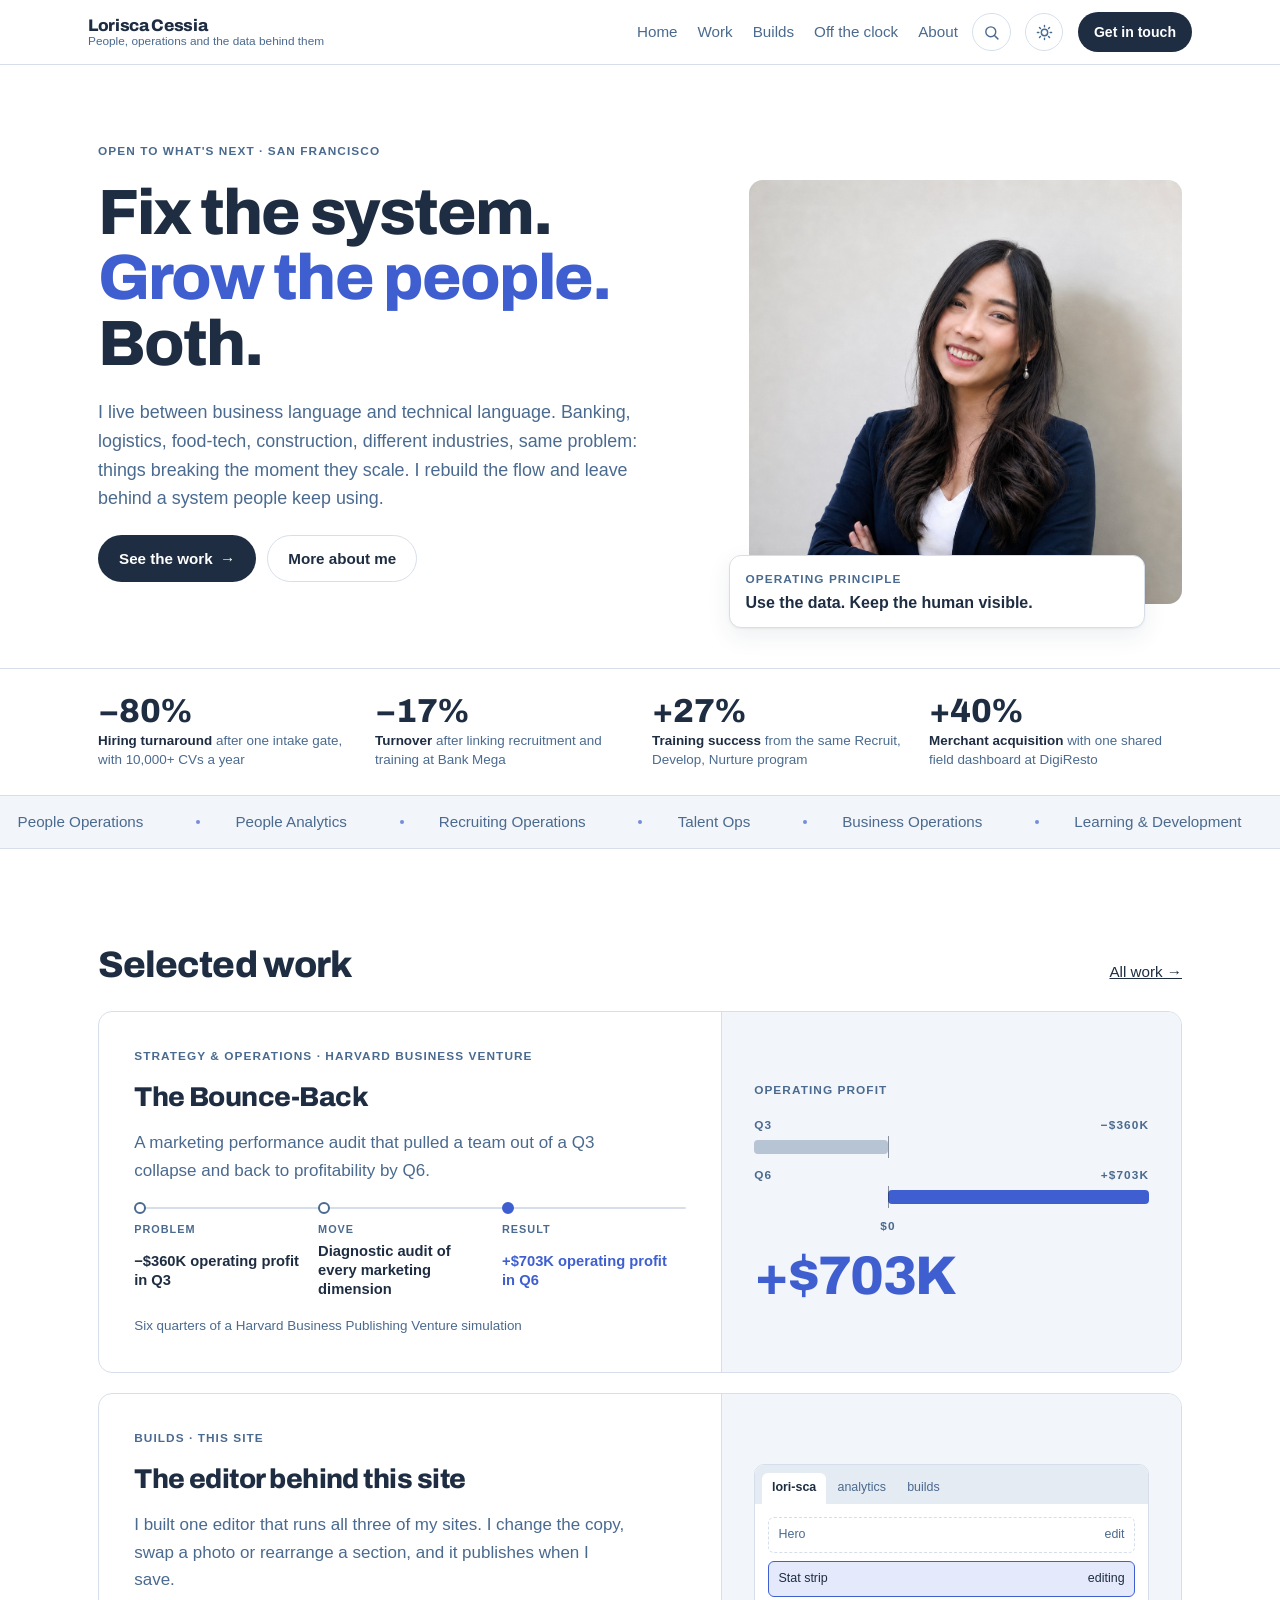
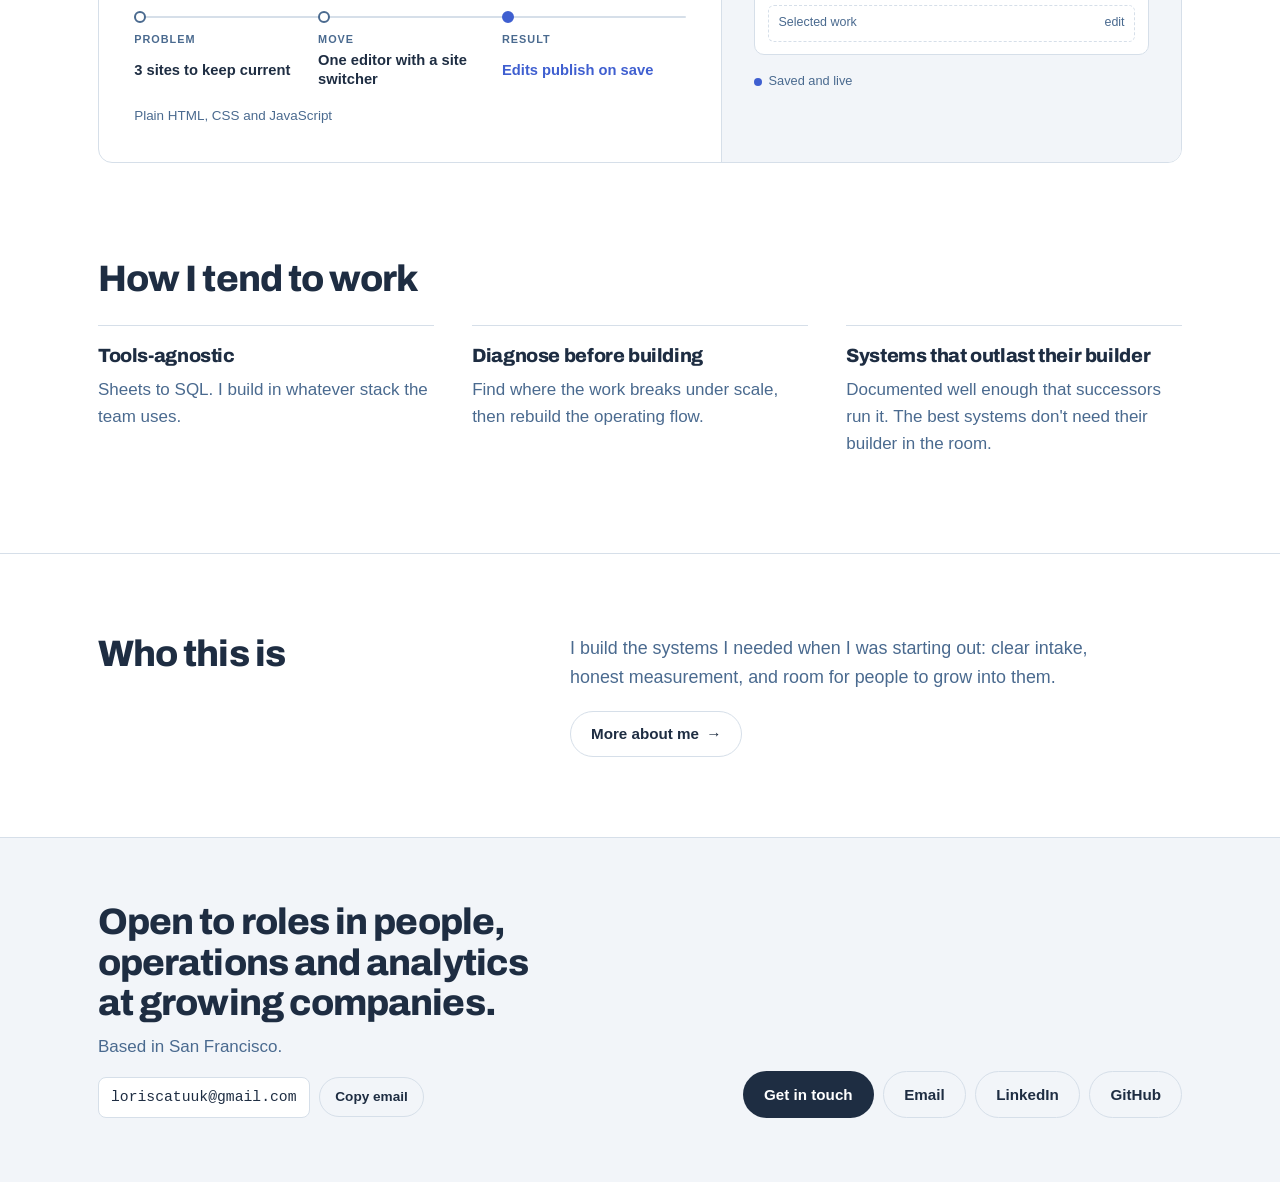
==== commit 2f1e4efd: "Work hub redesign: card line and card picture fields in the admin skeleton.js (additive only): new o" ====
--- a/index.html
+++ b/index.html
@@ -115,7 +115,7 @@
 <script src="content.js"></script>
 <script src="site.js?v=2"></script>
 <script src="https://lori-sca.github.io/header.js?v=3"></script>
-<script src="skeleton.js?v=2"></script>
+<script src="skeleton.js?v=3"></script>
 <script src="theme.js"></script>
 <script src="motion.js?v=2"></script>
 <script>
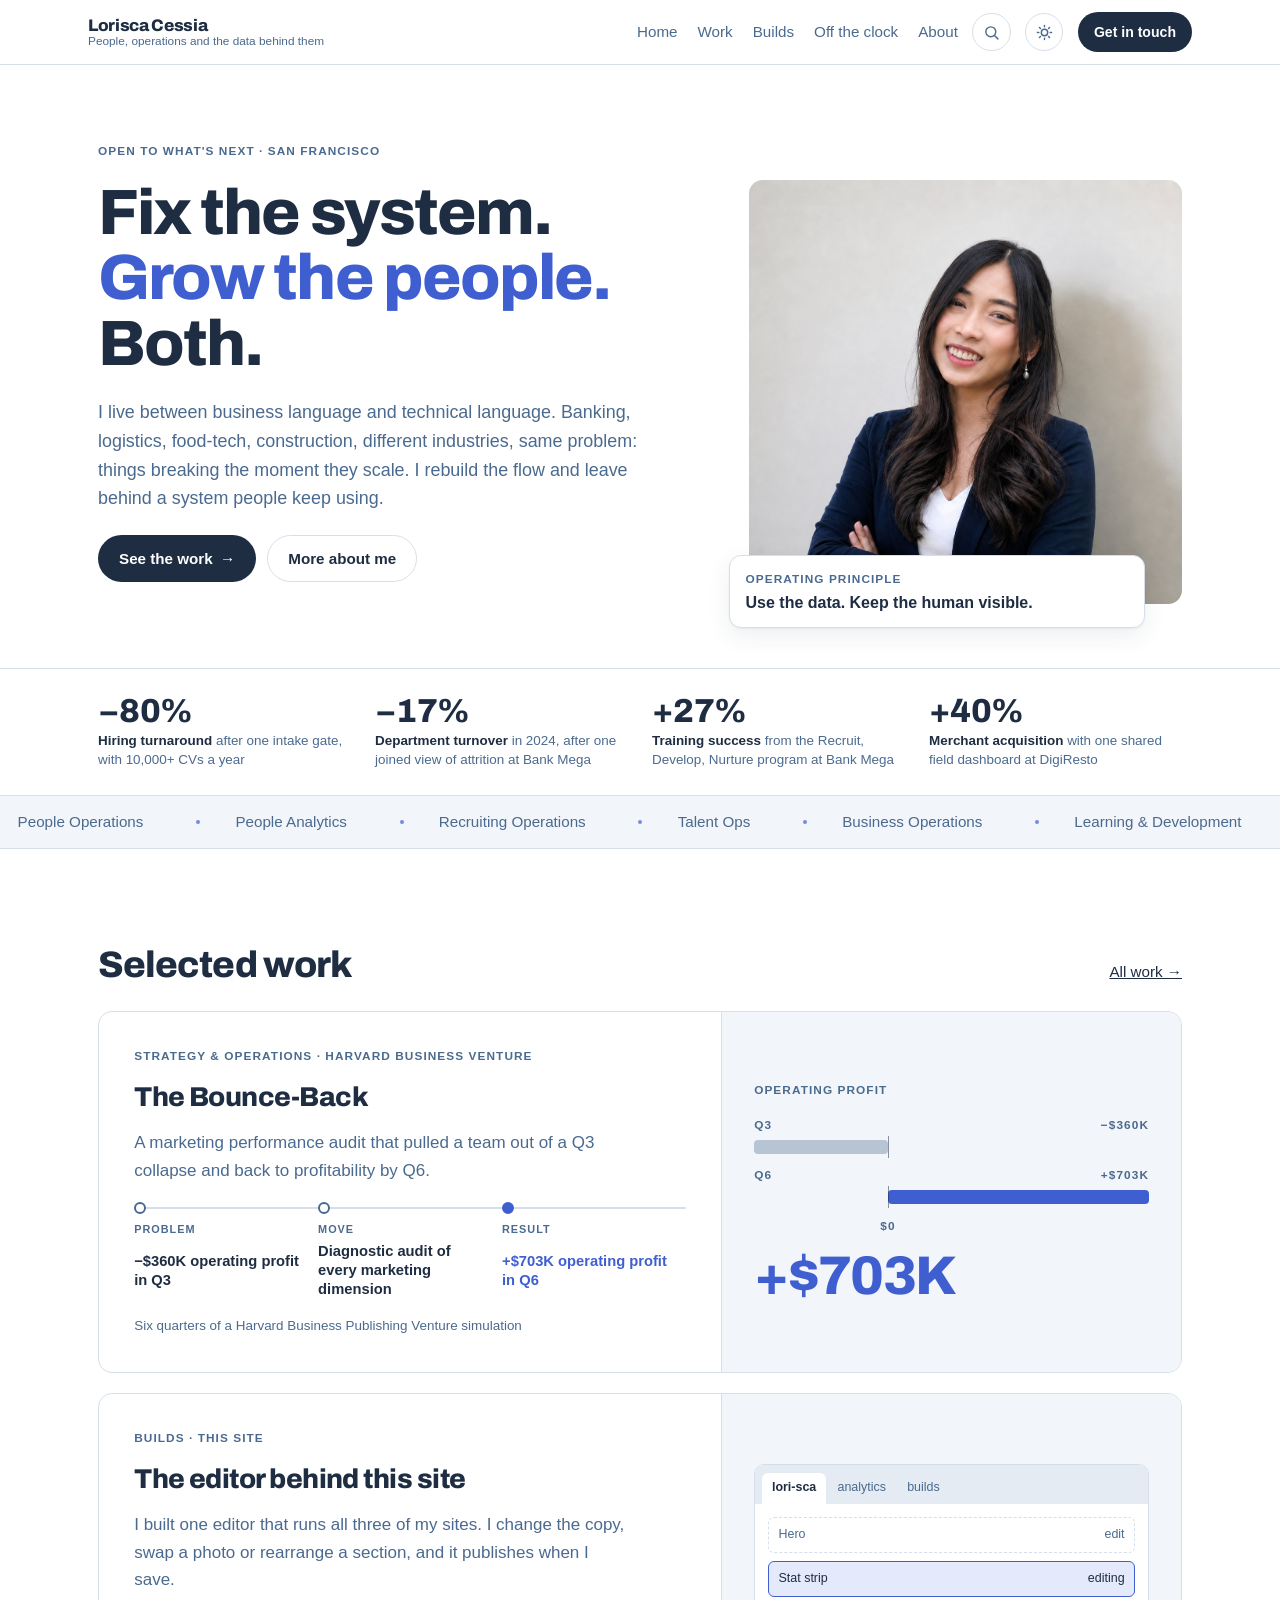
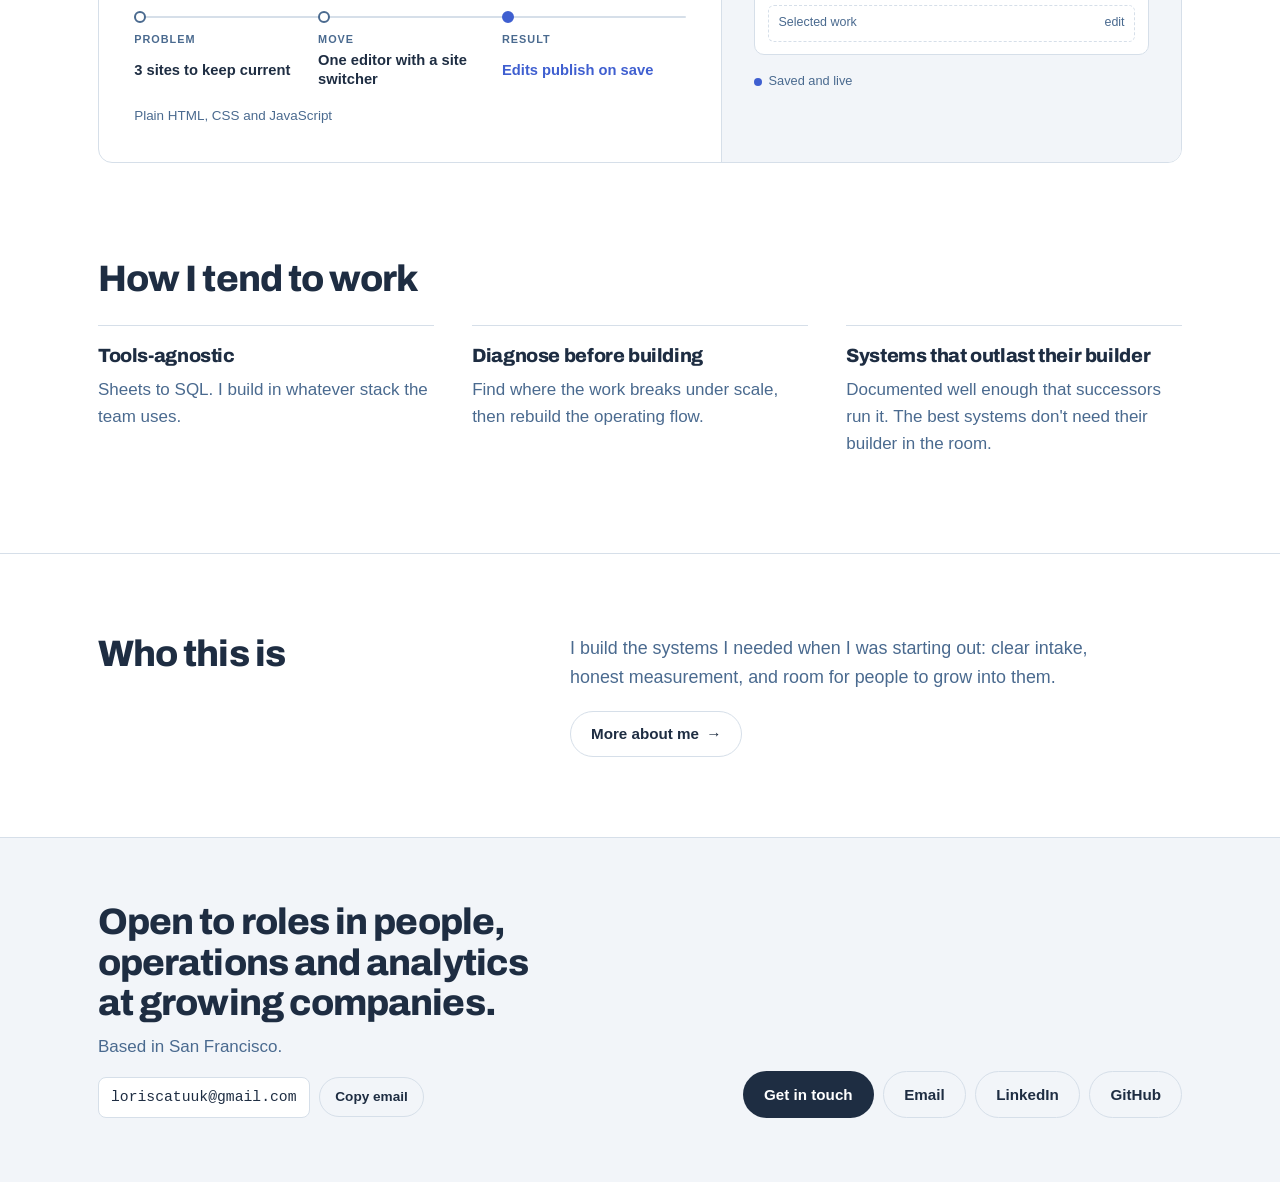
==== commit a6685a2a: "About page redesign: story-first layout, merged How I think and work, full timeline and toolbox - ab" ====
--- a/index.html
+++ b/index.html
@@ -114,8 +114,8 @@
 
 <script src="content.js"></script>
 <script src="site.js?v=2"></script>
-<script src="https://lori-sca.github.io/header.js?v=3"></script>
-<script src="skeleton.js?v=3"></script>
+<script src="https://lori-sca.github.io/header.js?v=4"></script>
+<script src="skeleton.js?v=5"></script>
 <script src="theme.js"></script>
 <script src="motion.js?v=2"></script>
 <script>
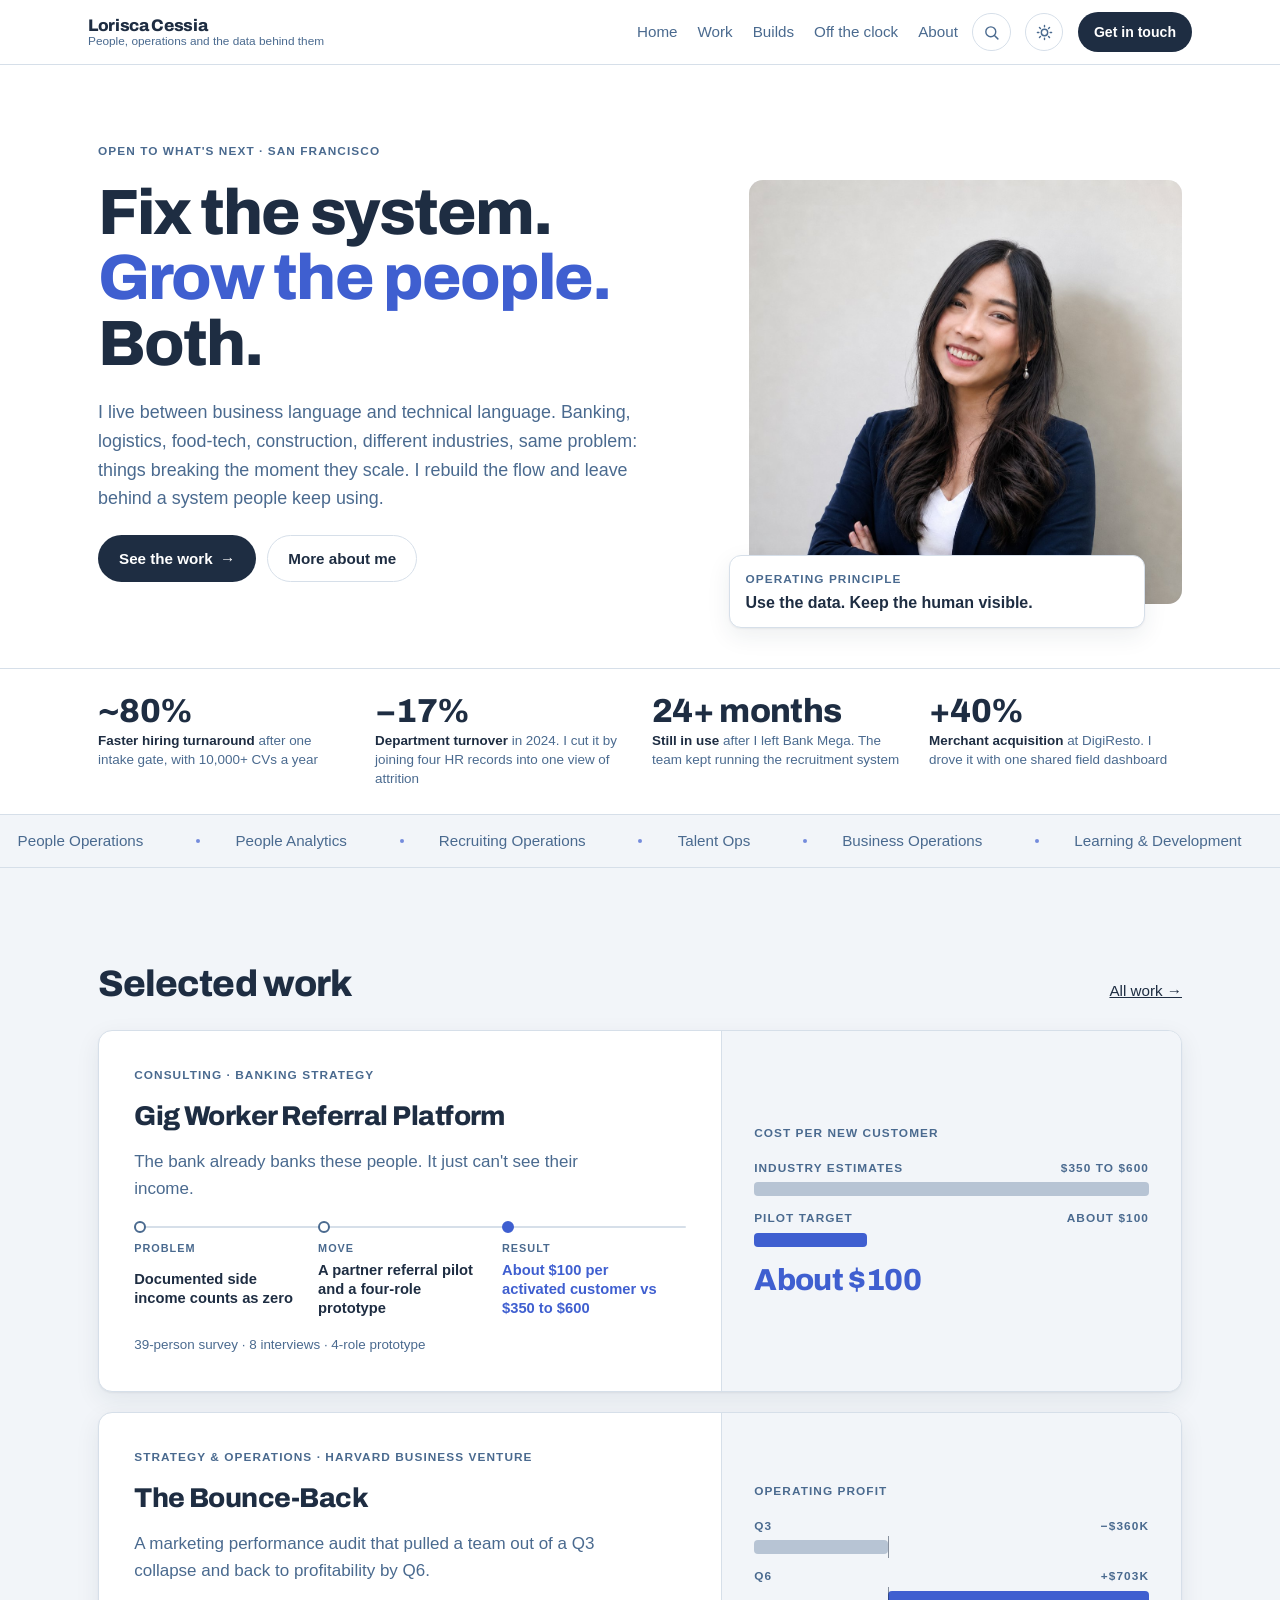
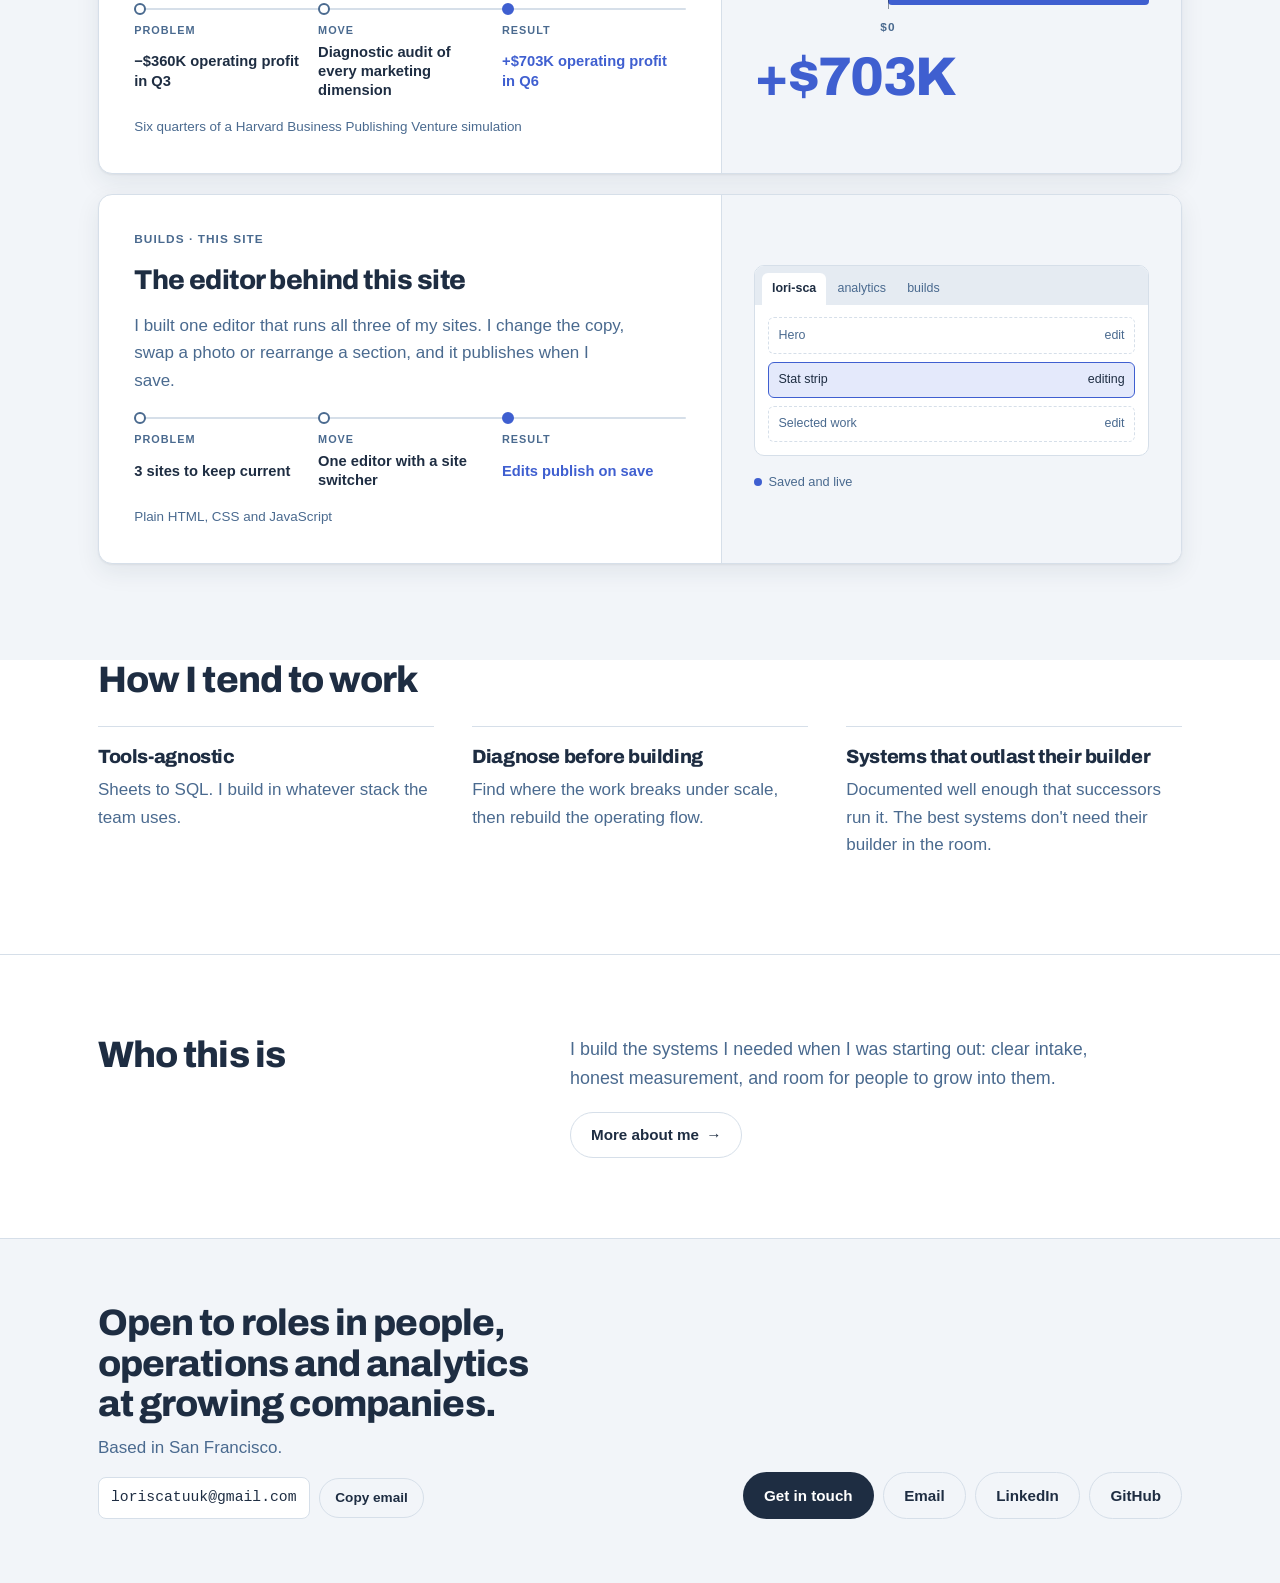
==== commit c30d6a4a: "Selected work: cards stand out from a tinted band" ====
--- a/index.html
+++ b/index.html
@@ -12,7 +12,7 @@
 <link rel="stylesheet" href="styles.css?v=2">
 <link rel="stylesheet" href="theme.css">
 <link rel="stylesheet" href="shared.css?v=3">
-<link rel="stylesheet" href="home.css?v=1">
+<link rel="stylesheet" href="home.css?v=2">
 </head>
 <body data-page="home">
 
@@ -114,7 +114,7 @@
 
 <script src="content.js"></script>
 <script src="site.js?v=2"></script>
-<script src="https://lori-sca.github.io/header.js?v=4"></script>
+<script src="https://lori-sca.github.io/header.js?v=5"></script>
 <script src="skeleton.js?v=5"></script>
 <script src="theme.js"></script>
 <script src="motion.js?v=2"></script>
--- a/home.css
+++ b/home.css
@@ -108,3 +108,9 @@
   .hm-ribbon-track { width: auto; }
   .hm-ribbon ul + ul { display: none; }
 }
+
+/* ---------- card focus (Nov 11): Selected work cards stand out from a tinted band ---------- */
+:root { --card-page: var(--surface); --card-bg: var(--bg); }
+[data-theme="dark"] { --card-page: var(--bg); --card-bg: var(--surface); }
+.hm-featured { background: var(--card-page); }
+.hm-featured .wc { background: var(--card-bg); box-shadow: var(--shadow); }
